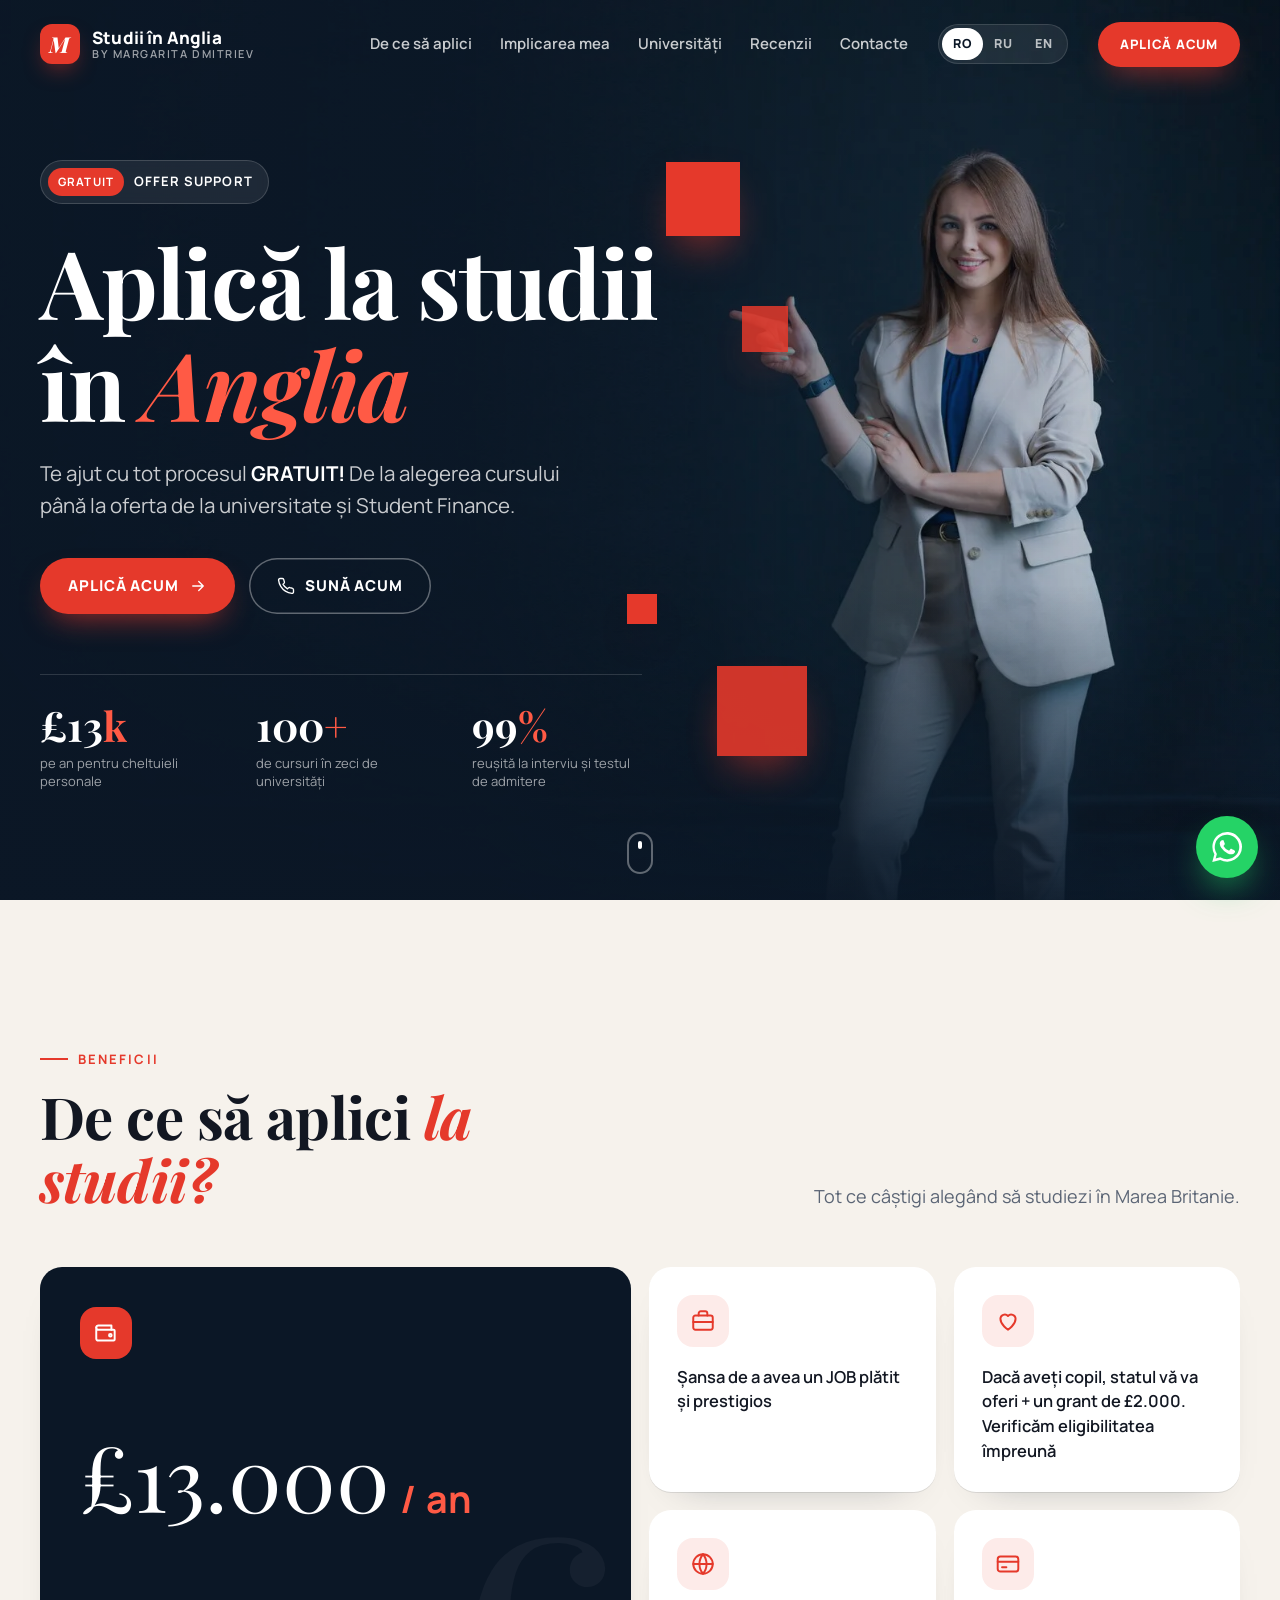
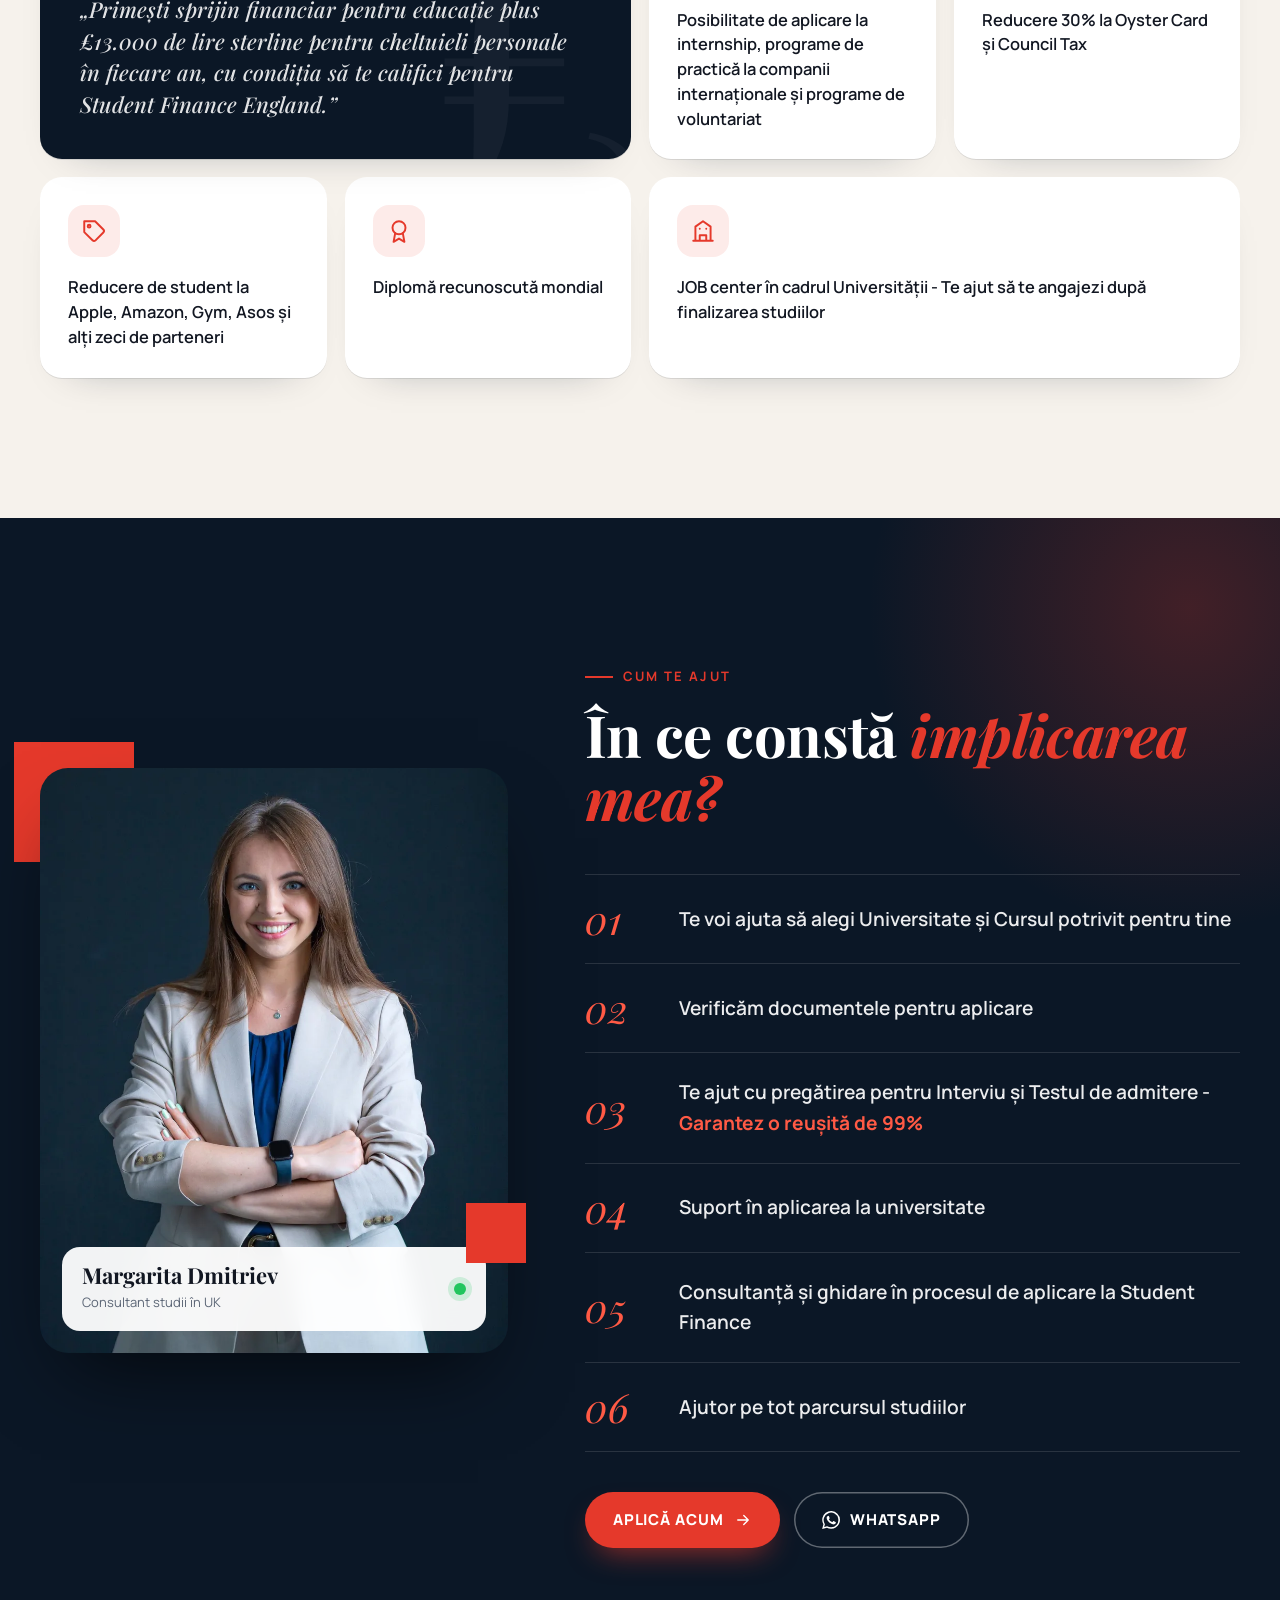
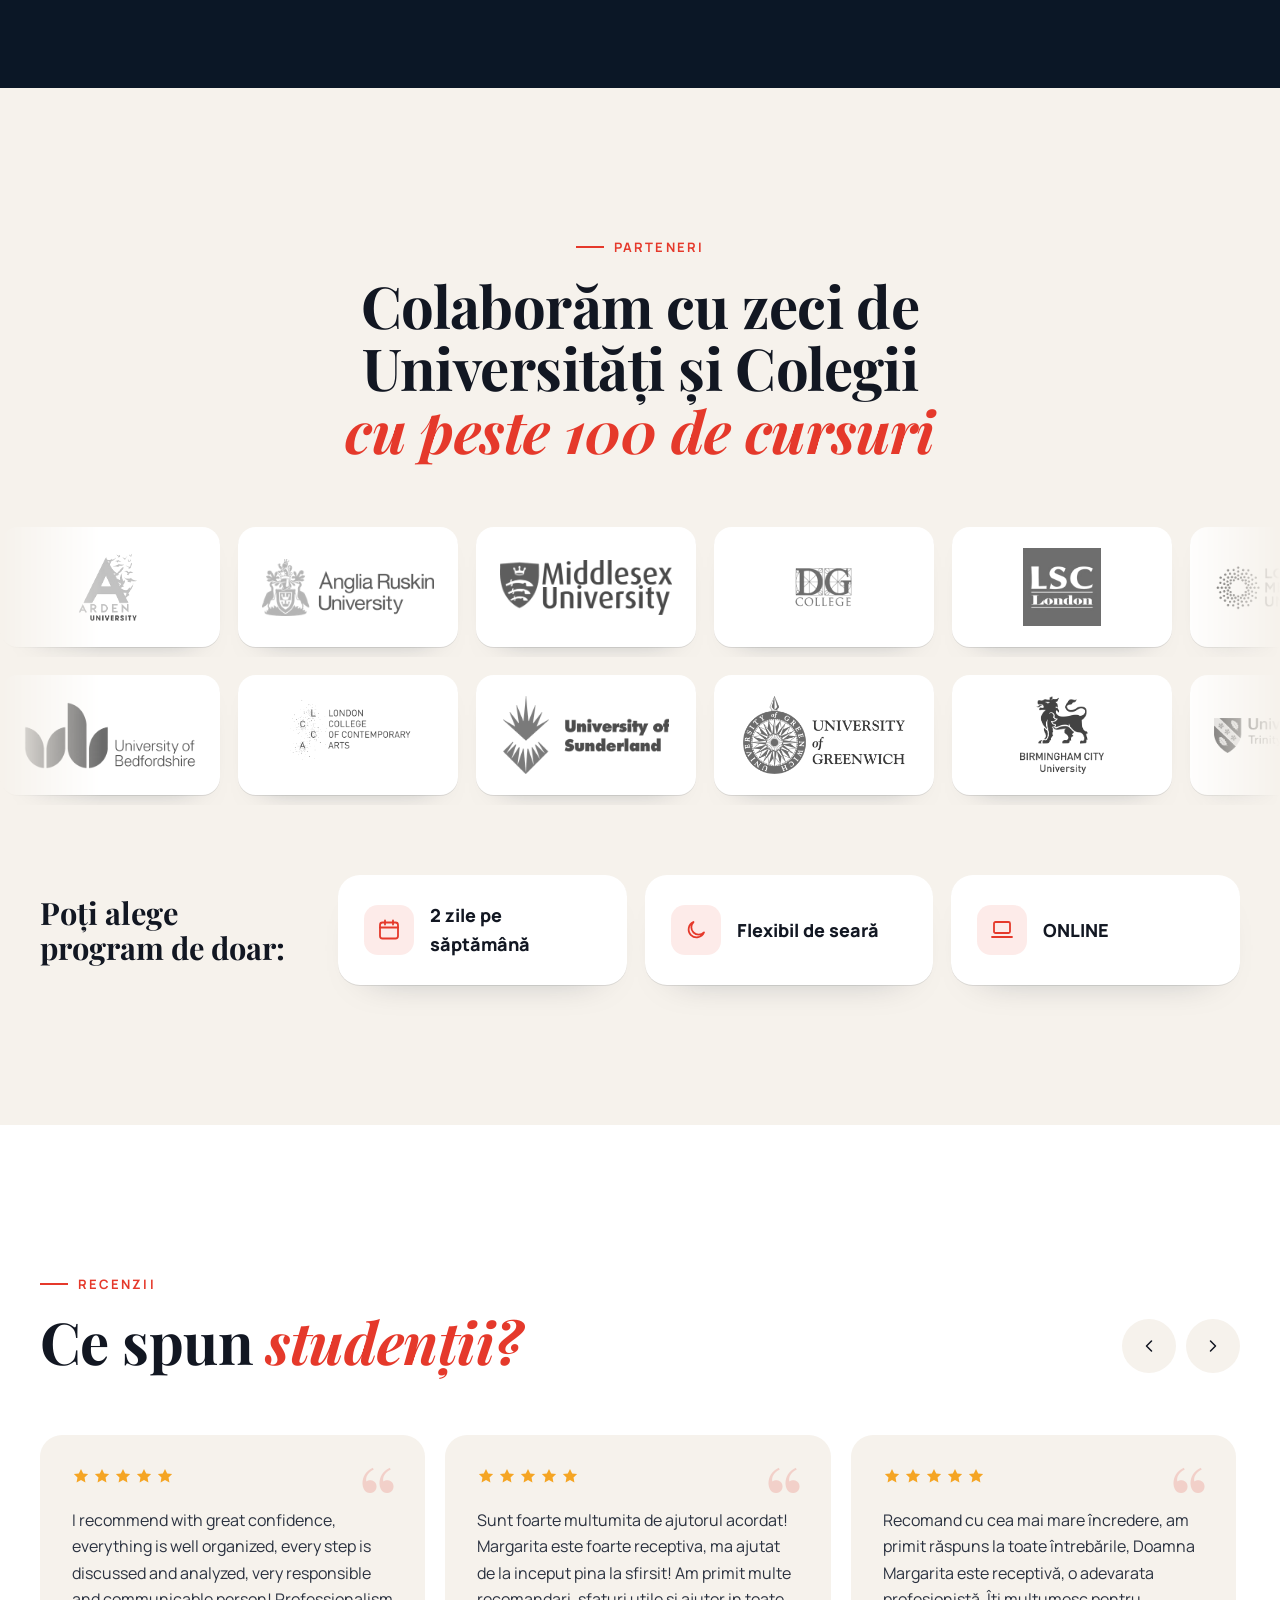
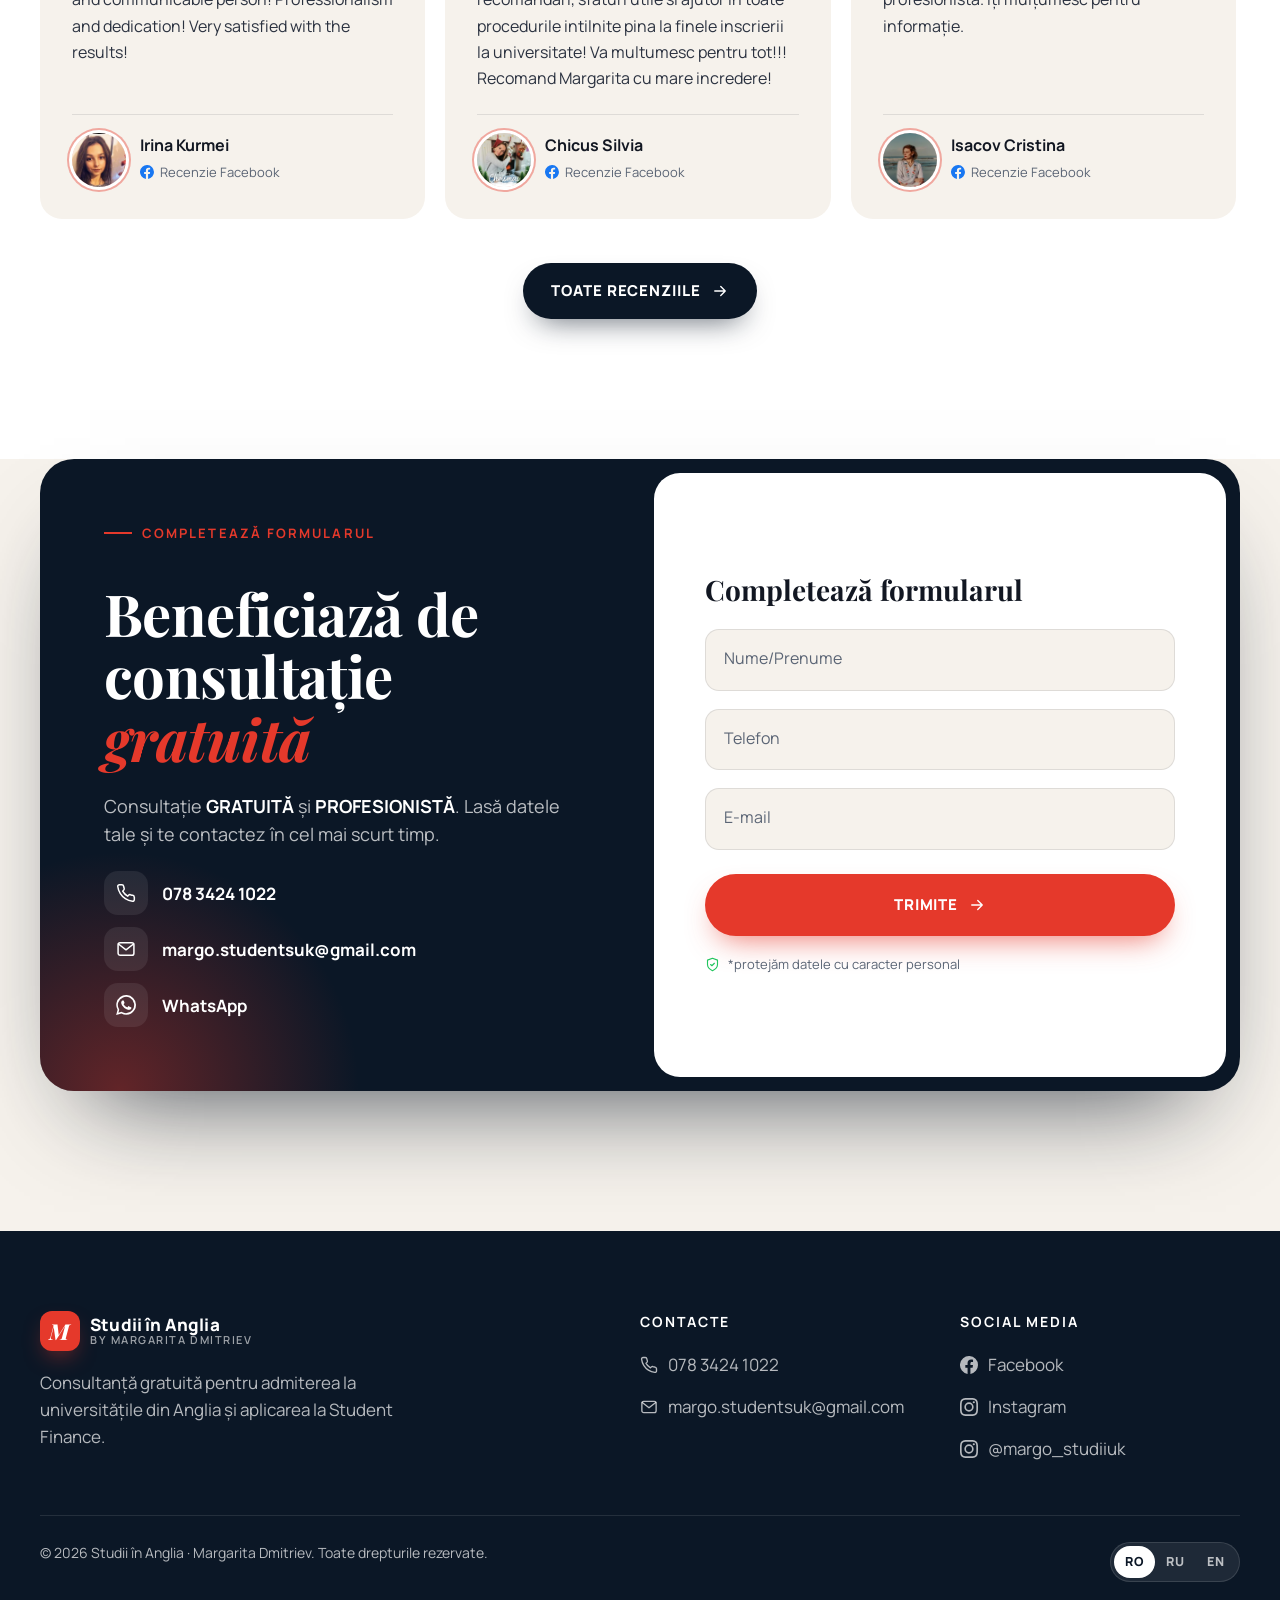
==== margo-study/index.html @ e41e14ca "Add trilingual (RO/RU/EN) Studii în Anglia landing page Rebuilds margo-study.tilda.ws/studii_in_angl" ====
<!DOCTYPE html>
<html lang="ro" class="no-js">
<head>
  <meta charset="utf-8">
  <meta name="viewport" content="width=device-width, initial-scale=1, viewport-fit=cover">
  <title>Studii finanțate în Anglia — Aplică acum | Margarita Dmitriev</title>
  <meta name="description" content="Aplică la studii în Anglia cu suport gratuit: alegerea universității, documente, interviu, Student Finance. Primești £13.000 pe an pentru cheltuieli personale.">
  <meta name="theme-color" content="#0b1726">
  <meta name="format-detection" content="telephone=no">
  <meta property="og:type" content="website">
  <meta property="og:title" content="Studii finanțate în Anglia — Aplică acum | Margarita Dmitriev">
  <meta property="og:description" content="Aplică la studii în Anglia cu suport gratuit: alegerea universității, documente, interviu, Student Finance. Primești £13.000 pe an pentru cheltuieli personale.">
  <meta property="og:image" content="/assets/img/og.jpg">
  <meta property="og:locale" content="ro_RO">
  <link rel="alternate" hreflang="ro" href="/">
  <link rel="alternate" hreflang="ru" href="/ru/">
  <link rel="alternate" hreflang="en" href="/en/">
  <link rel="alternate" hreflang="x-default" href="/">
  <link rel="icon" href="assets/favicon.svg" type="image/svg+xml">
  <link rel="preconnect" href="https://fonts.googleapis.com">
  <link rel="preconnect" href="https://fonts.gstatic.com" crossorigin>
  <link href="https://fonts.googleapis.com/css2?family=Manrope:wght@400;500;600;700;800&family=Playfair+Display:ital,wght@0,600;0,700;1,500;1,600;1,700&display=swap&subset=cyrillic" rel="stylesheet">
  <link rel="preload" as="image" href="assets/img/hero.webp">
  <link rel="stylesheet" href="assets/style.css">
</head>
<body>

<header class="header">
  <div class="container header__inner">
    <a class="logo" href="./" aria-label="Studii în Anglia">
      <span class="logo__mark">M</span>
      <span class="logo__text">Studii în Anglia<small>by Margarita Dmitriev</small></span>
    </a>
    <nav class="nav" aria-label="Meniu">
      <div class="nav__links"><a href="#beneficii">De ce să aplici</a><a href="#implicare">Implicarea mea</a><a href="#universitati">Universități</a><a href="#recenzii">Recenzii</a><a href="#contact">Contacte</a></div>
      <div class="lang"><a href="./" hreflang="ro" lang="ro" aria-current="true">RO</a><a href="ru/" hreflang="ru" lang="ru">RU</a><a href="en/" hreflang="en" lang="en">EN</a></div>
      <a class="btn" href="#contact">Aplică acum</a>
      <button class="burger" type="button" aria-label="Meniu" aria-expanded="false"><span></span></button>
    </nav>
  </div>
</header>

<main>
  <section class="hero">
    <div class="hero__bg" role="img" aria-label="Margarita Dmitriev"></div>
    <div class="hero__squares" aria-hidden="true"><i></i><i></i><i></i><i></i></div>
    <div class="container">
      <div class="hero__content">
        <span class="badge reveal"><b>Gratuit</b>Offer support</span>
        <h1 class="reveal" style="--d:.1s">Aplică la studii în <em>Anglia</em></h1>
        <p class="hero__lead reveal" style="--d:.2s">Te ajut cu tot procesul <strong>GRATUIT!</strong> De la alegerea cursului până la oferta de la universitate și Student Finance.</p>
        <div class="hero__actions reveal" style="--d:.3s">
          <a class="btn" href="#contact">Aplică acum <svg viewBox="0 0 24 24" fill="none" stroke="currentColor" stroke-width="1.8" stroke-linecap="round" stroke-linejoin="round" aria-hidden="true"><path d="M5 12h14M13 6l6 6-6 6"/></svg></a>
          <a class="btn btn--ghost" href="tel:+447834241022"><svg viewBox="0 0 24 24" fill="none" stroke="currentColor" stroke-width="1.8" stroke-linecap="round" stroke-linejoin="round" aria-hidden="true"><path d="M22 16.9v3a2 2 0 0 1-2.2 2 19.8 19.8 0 0 1-8.6-3.1 19.5 19.5 0 0 1-6-6A19.8 19.8 0 0 1 2.1 4.2 2 2 0 0 1 4.1 2h3a2 2 0 0 1 2 1.7c.1.9.4 1.8.7 2.7a2 2 0 0 1-.5 2.1L8 9.8a16 16 0 0 0 6 6l1.3-1.3a2 2 0 0 1 2.1-.4c.9.3 1.8.6 2.7.7a2 2 0 0 1 1.7 2z"/></svg> Sună acum</a>
        </div>
        <div class="stats reveal" style="--d:.4s"><div class="stat"><b>£13<span>k</span></b><small>pe an pentru cheltuieli personale</small></div><div class="stat"><b>100<span>+</span></b><small>de cursuri în zeci de universități</small></div><div class="stat"><b>99<span>%</span></b><small>reușită la interviu și testul de admitere</small></div></div>
      </div>
    </div>
    <a class="scroll-cue" href="#beneficii" aria-label="De ce să aplici"></a>
  </section>

  <section class="section" id="beneficii">
    <div class="container">
      <div class="section__head">
        <div class="reveal"><span class="eyebrow">Beneficii</span><h2 class="h2">De ce să aplici <em>la studii?</em></h2></div>
        <p class="reveal" style="--d:.1s">Tot ce câștigi alegând să studiezi în Marea Britanie.</p>
      </div>
      <div class="benefits">
        <article class="benefit benefit--feature reveal">
          <div class="benefit__icon"><svg viewBox="0 0 24 24" fill="none" stroke="currentColor" stroke-width="1.8" stroke-linecap="round" stroke-linejoin="round" aria-hidden="true"><path d="M3 7a2 2 0 0 1 2-2h12v4"/><path d="M3 7v10a2 2 0 0 0 2 2h14a1 1 0 0 0 1-1v-8a1 1 0 0 0-1-1H5a2 2 0 0 1-2-2z"/><circle cx="16" cy="14" r="1.2"/></svg></div>
          <div class="big">£13.000<span>/ an</span></div>
          <blockquote>„Primești sprijin financiar pentru educație plus £13.000 de lire sterline pentru cheltuieli personale în fiecare an, cu condiția să te califici pentru Student Finance England.”</blockquote>
        </article>
        <article class="benefit reveal" style="--d:0.00s"><div class="benefit__icon"><svg viewBox="0 0 24 24" fill="none" stroke="currentColor" stroke-width="1.8" stroke-linecap="round" stroke-linejoin="round" aria-hidden="true"><rect x="3" y="7" width="18" height="13" rx="2"/><path d="M8 7V5a2 2 0 0 1 2-2h4a2 2 0 0 1 2 2v2M3 13h18"/></svg></div><p>Șansa de a avea un JOB plătit și prestigios</p></article><article class="benefit reveal" style="--d:0.08s"><div class="benefit__icon"><svg viewBox="0 0 24 24" fill="none" stroke="currentColor" stroke-width="1.8" stroke-linecap="round" stroke-linejoin="round" aria-hidden="true"><path d="M12 20s-7-4.4-7-10a4 4 0 0 1 7-2.6A4 4 0 0 1 19 10c0 5.6-7 10-7 10z"/></svg></div><p>Dacă aveți copil, statul vă va oferi + un grant de £2.000. Verificăm eligibilitatea împreună</p></article><article class="benefit reveal" style="--d:0.16s"><div class="benefit__icon"><svg viewBox="0 0 24 24" fill="none" stroke="currentColor" stroke-width="1.8" stroke-linecap="round" stroke-linejoin="round" aria-hidden="true"><circle cx="12" cy="12" r="9"/><path d="M3 12h18M12 3a14 14 0 0 1 0 18M12 3a14 14 0 0 0 0 18"/></svg></div><p>Posibilitate de aplicare la internship, programe de practică la companii internaționale și programe de voluntariat</p></article><article class="benefit reveal" style="--d:0.24s"><div class="benefit__icon"><svg viewBox="0 0 24 24" fill="none" stroke="currentColor" stroke-width="1.8" stroke-linecap="round" stroke-linejoin="round" aria-hidden="true"><rect x="2.5" y="5" width="19" height="14" rx="2.5"/><path d="M2.5 10h19M6.5 15h4"/></svg></div><p>Reducere 30% la Oyster Card și Council Tax</p></article><article class="benefit reveal" style="--d:0.00s"><div class="benefit__icon"><svg viewBox="0 0 24 24" fill="none" stroke="currentColor" stroke-width="1.8" stroke-linecap="round" stroke-linejoin="round" aria-hidden="true"><path d="M20.6 13.4 13.4 20.6a2 2 0 0 1-2.8 0L3 13V3h10l7.6 7.6a2 2 0 0 1 0 2.8z"/><circle cx="7.5" cy="7.5" r="1.3"/></svg></div><p>Reducere de student la Apple, Amazon, Gym, Asos și alți zeci de parteneri</p></article><article class="benefit reveal" style="--d:0.08s"><div class="benefit__icon"><svg viewBox="0 0 24 24" fill="none" stroke="currentColor" stroke-width="1.8" stroke-linecap="round" stroke-linejoin="round" aria-hidden="true"><circle cx="12" cy="9" r="6"/><path d="M8.5 14 7 22l5-3 5 3-1.5-8"/></svg></div><p>Diplomă recunoscută mondial</p></article><article class="benefit reveal benefit--wide" style="--d:0.16s"><div class="benefit__icon"><svg viewBox="0 0 24 24" fill="none" stroke="currentColor" stroke-width="1.8" stroke-linecap="round" stroke-linejoin="round" aria-hidden="true"><path d="M3 21h18M5 21V8l7-5 7 5v13M9 21v-5h6v5M9 10h.01M15 10h.01"/></svg></div><p>JOB center în cadrul Universității - Te ajut să te angajezi după finalizarea studiilor</p></article>
      </div>
    </div>
  </section>

  <section class="section involve" id="implicare">
    <div class="container involve__grid">
      <div class="portrait reveal">
        <span class="portrait__sq portrait__sq--a" aria-hidden="true"></span>
        <div class="portrait__img">
          <img src="assets/img/margarita.webp" alt="Margarita Dmitriev" loading="lazy" width="900" height="1350">
          <div class="portrait__card">
            <div><b>Margarita Dmitriev</b><small>Consultant studii în UK</small></div>
            <span class="dot" title="Online acum"></span>
          </div>
        </div>
        <span class="portrait__sq portrait__sq--b" aria-hidden="true"></span>
      </div>
      <div>
        <div class="reveal"><span class="eyebrow">Cum te ajut</span><h2 class="h2">În ce constă <em>implicarea mea?</em></h2></div>
        <ol class="steps"><li class="step reveal" style="--d:0.00s"><p>Te voi ajuta să alegi Universitate și Cursul potrivit pentru tine</p></li><li class="step reveal" style="--d:0.06s"><p>Verificăm documentele pentru aplicare</p></li><li class="step reveal" style="--d:0.12s"><p>Te ajut cu pregătirea pentru Interviu și Testul de admitere - <strong>Garantez o reușită de 99%</strong></p></li><li class="step reveal" style="--d:0.18s"><p>Suport în aplicarea la universitate</p></li><li class="step reveal" style="--d:0.24s"><p>Consultanță și ghidare în procesul de aplicare la Student Finance</p></li><li class="step reveal" style="--d:0.30s"><p>Ajutor pe tot parcursul studiilor</p></li></ol>
        <div class="involve__cta reveal">
          <a class="btn" href="#contact">Aplică acum <svg viewBox="0 0 24 24" fill="none" stroke="currentColor" stroke-width="1.8" stroke-linecap="round" stroke-linejoin="round" aria-hidden="true"><path d="M5 12h14M13 6l6 6-6 6"/></svg></a>
          <a class="btn btn--ghost" href="https://wa.me/447834241022" target="_blank" rel="noopener"><svg viewBox="0 0 24 24" fill="currentColor" aria-hidden="true"><path d="M17.5 14.4c-.3-.1-1.8-.9-2-1s-.5-.1-.7.1-.8 1-.9 1.2-.3.2-.6.1a8.2 8.2 0 0 1-4-3.5c-.3-.5.3-.5.9-1.6.1-.2 0-.4 0-.5l-.9-2.2c-.2-.6-.5-.5-.7-.5h-.6a1.1 1.1 0 0 0-.8.4 3.4 3.4 0 0 0-1 2.5 5.9 5.9 0 0 0 1.2 3.1 13.5 13.5 0 0 0 5.2 4.6c1.9.8 2.7.9 3.6.7a3.1 3.1 0 0 0 2-1.4 2.5 2.5 0 0 0 .2-1.4c-.1-.1-.3-.2-.6-.3zM12 21.8a9.8 9.8 0 0 1-5-1.4l-.4-.2-3.7 1 1-3.6-.2-.4A9.8 9.8 0 1 1 12 21.8zM20.5 3.5A11.8 11.8 0 0 0 1.9 17.7L.2 24l6.4-1.7A11.8 11.8 0 0 0 24 12a11.7 11.7 0 0 0-3.5-8.5z"/></svg> WhatsApp</a>
        </div>
      </div>
    </div>
  </section>

  <section class="section" id="universitati">
    <div class="container unis__head reveal">
      <span class="eyebrow">Parteneri</span>
      <h2 class="h2">Colaborăm cu zeci de Universități și Colegii <em>cu peste 100 de cursuri</em></h2>
    </div>
    <div class="marquee"><div class="marquee__track"><div class="uni"><img src="assets/img/logo-arden.webp" alt="Arden University" decoding="async"></div><div class="uni"><img src="assets/img/logo-anglia-ruskin.webp" alt="Anglia Ruskin University" decoding="async"></div><div class="uni"><img src="assets/img/logo-middlesex.webp" alt="Middlesex University" decoding="async"></div><div class="uni"><img src="assets/img/logo-dg-college.webp" alt="DG College" decoding="async"></div><div class="uni"><img src="assets/img/logo-lsc-london.webp" alt="LSC London" decoding="async"></div><div class="uni"><img src="assets/img/logo-london-met.webp" alt="London Metropolitan University" decoding="async"></div><div class="uni" aria-hidden="true"><img src="assets/img/logo-arden.webp" alt="" decoding="async"></div><div class="uni" aria-hidden="true"><img src="assets/img/logo-anglia-ruskin.webp" alt="" decoding="async"></div><div class="uni" aria-hidden="true"><img src="assets/img/logo-middlesex.webp" alt="" decoding="async"></div><div class="uni" aria-hidden="true"><img src="assets/img/logo-dg-college.webp" alt="" decoding="async"></div><div class="uni" aria-hidden="true"><img src="assets/img/logo-lsc-london.webp" alt="" decoding="async"></div><div class="uni" aria-hidden="true"><img src="assets/img/logo-london-met.webp" alt="" decoding="async"></div></div></div>
    <div class="marquee marquee--rev"><div class="marquee__track"><div class="uni"><img src="assets/img/logo-bedfordshire.webp" alt="University of Bedfordshire" decoding="async"></div><div class="uni"><img src="assets/img/logo-lcca.webp" alt="London College of Contemporary Arts" decoding="async"></div><div class="uni"><img src="assets/img/logo-sunderland.webp" alt="University of Sunderland" decoding="async"></div><div class="uni"><img src="assets/img/logo-greenwich.webp" alt="University of Greenwich" decoding="async"></div><div class="uni"><img src="assets/img/logo-bcu.webp" alt="Birmingham City University" decoding="async"></div><div class="uni"><img src="assets/img/logo-uwtsd.webp" alt="University of Wales Trinity Saint David" decoding="async"></div><div class="uni" aria-hidden="true"><img src="assets/img/logo-bedfordshire.webp" alt="" decoding="async"></div><div class="uni" aria-hidden="true"><img src="assets/img/logo-lcca.webp" alt="" decoding="async"></div><div class="uni" aria-hidden="true"><img src="assets/img/logo-sunderland.webp" alt="" decoding="async"></div><div class="uni" aria-hidden="true"><img src="assets/img/logo-greenwich.webp" alt="" decoding="async"></div><div class="uni" aria-hidden="true"><img src="assets/img/logo-bcu.webp" alt="" decoding="async"></div><div class="uni" aria-hidden="true"><img src="assets/img/logo-uwtsd.webp" alt="" decoding="async"></div></div></div>
    <div class="container schedule">
      <div class="schedule__label reveal">Poți alege program de doar:</div>
      <div class="chip reveal" style="--d:0.00s"><span class="chip__icon"><svg viewBox="0 0 24 24" fill="none" stroke="currentColor" stroke-width="1.8" stroke-linecap="round" stroke-linejoin="round" aria-hidden="true"><rect x="3" y="4.5" width="18" height="16" rx="2.5"/><path d="M3 9.5h18M8 2.5v4M16 2.5v4"/></svg></span>2 zile pe săptămână</div><div class="chip reveal" style="--d:0.08s"><span class="chip__icon"><svg viewBox="0 0 24 24" fill="none" stroke="currentColor" stroke-width="1.8" stroke-linecap="round" stroke-linejoin="round" aria-hidden="true"><path d="M20 14.5A8 8 0 1 1 9.5 4a6.5 6.5 0 0 0 10.5 10.5z"/></svg></span>Flexibil de seară</div><div class="chip reveal" style="--d:0.16s"><span class="chip__icon"><svg viewBox="0 0 24 24" fill="none" stroke="currentColor" stroke-width="1.8" stroke-linecap="round" stroke-linejoin="round" aria-hidden="true"><rect x="4" y="4" width="16" height="11" rx="1.5"/><path d="M2 19h20"/></svg></span>ONLINE</div>
    </div>
  </section>

  <section class="section reviews" id="recenzii">
    <div class="container">
      <div class="section__head">
        <div class="reveal"><span class="eyebrow">Recenzii</span><h2 class="h2">Ce spun <em>studenții?</em></h2></div>
        <div class="reviews__nav reveal">
          <button class="round" type="button" data-slide="-1" aria-label="Înapoi"><svg viewBox="0 0 24 24" fill="none" stroke="currentColor" stroke-width="1.8" stroke-linecap="round" stroke-linejoin="round" aria-hidden="true"><path d="M15 6l-6 6 6 6"/></svg></button>
          <button class="round" type="button" data-slide="1" aria-label="Înainte"><svg viewBox="0 0 24 24" fill="none" stroke="currentColor" stroke-width="1.8" stroke-linecap="round" stroke-linejoin="round" aria-hidden="true"><path d="M9 6l6 6-6 6"/></svg></button>
        </div>
      </div>
      <div class="slider reveal"><article class="review"><span class="review__quote" aria-hidden="true">“</span><div class="stars" aria-label="5/5"><svg viewBox="0 0 24 24" fill="currentColor" aria-hidden="true"><path d="M12 2.5l2.9 6 6.6.9-4.8 4.6 1.2 6.5L12 17.4l-5.9 3.1 1.2-6.5L2.5 9.4l6.6-.9z"/></svg><svg viewBox="0 0 24 24" fill="currentColor" aria-hidden="true"><path d="M12 2.5l2.9 6 6.6.9-4.8 4.6 1.2 6.5L12 17.4l-5.9 3.1 1.2-6.5L2.5 9.4l6.6-.9z"/></svg><svg viewBox="0 0 24 24" fill="currentColor" aria-hidden="true"><path d="M12 2.5l2.9 6 6.6.9-4.8 4.6 1.2 6.5L12 17.4l-5.9 3.1 1.2-6.5L2.5 9.4l6.6-.9z"/></svg><svg viewBox="0 0 24 24" fill="currentColor" aria-hidden="true"><path d="M12 2.5l2.9 6 6.6.9-4.8 4.6 1.2 6.5L12 17.4l-5.9 3.1 1.2-6.5L2.5 9.4l6.6-.9z"/></svg><svg viewBox="0 0 24 24" fill="currentColor" aria-hidden="true"><path d="M12 2.5l2.9 6 6.6.9-4.8 4.6 1.2 6.5L12 17.4l-5.9 3.1 1.2-6.5L2.5 9.4l6.6-.9z"/></svg></div><p lang="en">I recommend with great confidence, everything is well organized, every step is discussed and analyzed, very responsible and communicable person! Professionalism and dedication! Very satisfied with the results!</p><div class="review__who"><img src="assets/img/r-irina.webp" alt="Irina Kurmei" width="54" height="54" decoding="async"><div><b><a href="https://www.facebook.com/irina.kurmei.1" target="_blank" rel="noopener">Irina Kurmei</a></b><small><svg viewBox="0 0 24 24" fill="currentColor" aria-hidden="true"><path d="M24 12a12 12 0 1 0-13.9 11.9v-8.4H7.1V12h3V9.4c0-3 1.8-4.7 4.6-4.7 1.3 0 2.7.2 2.7.2v3h-1.5c-1.5 0-2 .9-2 1.9V12h3.4l-.5 3.5h-2.9v8.4A12 12 0 0 0 24 12z"/></svg>Recenzie Facebook</small></div></div></article><article class="review"><span class="review__quote" aria-hidden="true">“</span><div class="stars" aria-label="5/5"><svg viewBox="0 0 24 24" fill="currentColor" aria-hidden="true"><path d="M12 2.5l2.9 6 6.6.9-4.8 4.6 1.2 6.5L12 17.4l-5.9 3.1 1.2-6.5L2.5 9.4l6.6-.9z"/></svg><svg viewBox="0 0 24 24" fill="currentColor" aria-hidden="true"><path d="M12 2.5l2.9 6 6.6.9-4.8 4.6 1.2 6.5L12 17.4l-5.9 3.1 1.2-6.5L2.5 9.4l6.6-.9z"/></svg><svg viewBox="0 0 24 24" fill="currentColor" aria-hidden="true"><path d="M12 2.5l2.9 6 6.6.9-4.8 4.6 1.2 6.5L12 17.4l-5.9 3.1 1.2-6.5L2.5 9.4l6.6-.9z"/></svg><svg viewBox="0 0 24 24" fill="currentColor" aria-hidden="true"><path d="M12 2.5l2.9 6 6.6.9-4.8 4.6 1.2 6.5L12 17.4l-5.9 3.1 1.2-6.5L2.5 9.4l6.6-.9z"/></svg><svg viewBox="0 0 24 24" fill="currentColor" aria-hidden="true"><path d="M12 2.5l2.9 6 6.6.9-4.8 4.6 1.2 6.5L12 17.4l-5.9 3.1 1.2-6.5L2.5 9.4l6.6-.9z"/></svg></div><p lang="ro">Sunt foarte multumita de ajutorul acordat! Margarita este foarte receptiva, ma ajutat de la inceput pina la sfirsit! Am primit multe recomandari, sfaturi utile si ajutor in toate procedurile intilnite pina la finele inscrierii la universitate! Va multumesc pentru tot!!! Recomand Margarita cu mare incredere!</p><div class="review__who"><img src="assets/img/r-silvia.webp" alt="Chicus Silvia" width="54" height="54" decoding="async"><div><b><a href="https://www.facebook.com/chicus.silvia" target="_blank" rel="noopener">Chicus Silvia</a></b><small><svg viewBox="0 0 24 24" fill="currentColor" aria-hidden="true"><path d="M24 12a12 12 0 1 0-13.9 11.9v-8.4H7.1V12h3V9.4c0-3 1.8-4.7 4.6-4.7 1.3 0 2.7.2 2.7.2v3h-1.5c-1.5 0-2 .9-2 1.9V12h3.4l-.5 3.5h-2.9v8.4A12 12 0 0 0 24 12z"/></svg>Recenzie Facebook</small></div></div></article><article class="review"><span class="review__quote" aria-hidden="true">“</span><div class="stars" aria-label="5/5"><svg viewBox="0 0 24 24" fill="currentColor" aria-hidden="true"><path d="M12 2.5l2.9 6 6.6.9-4.8 4.6 1.2 6.5L12 17.4l-5.9 3.1 1.2-6.5L2.5 9.4l6.6-.9z"/></svg><svg viewBox="0 0 24 24" fill="currentColor" aria-hidden="true"><path d="M12 2.5l2.9 6 6.6.9-4.8 4.6 1.2 6.5L12 17.4l-5.9 3.1 1.2-6.5L2.5 9.4l6.6-.9z"/></svg><svg viewBox="0 0 24 24" fill="currentColor" aria-hidden="true"><path d="M12 2.5l2.9 6 6.6.9-4.8 4.6 1.2 6.5L12 17.4l-5.9 3.1 1.2-6.5L2.5 9.4l6.6-.9z"/></svg><svg viewBox="0 0 24 24" fill="currentColor" aria-hidden="true"><path d="M12 2.5l2.9 6 6.6.9-4.8 4.6 1.2 6.5L12 17.4l-5.9 3.1 1.2-6.5L2.5 9.4l6.6-.9z"/></svg><svg viewBox="0 0 24 24" fill="currentColor" aria-hidden="true"><path d="M12 2.5l2.9 6 6.6.9-4.8 4.6 1.2 6.5L12 17.4l-5.9 3.1 1.2-6.5L2.5 9.4l6.6-.9z"/></svg></div><p lang="ro">Recomand cu cea mai mare încredere, am primit răspuns la toate întrebările, Doamna Margarita este receptivă, o adevarata profesionistă. Îți mulțumesc pentru informație.</p><div class="review__who"><img src="assets/img/r-cristina.webp" alt="Isacov Cristina" width="54" height="54" decoding="async"><div><b><a href="https://www.facebook.com/IsacovCristina" target="_blank" rel="noopener">Isacov Cristina</a></b><small><svg viewBox="0 0 24 24" fill="currentColor" aria-hidden="true"><path d="M24 12a12 12 0 1 0-13.9 11.9v-8.4H7.1V12h3V9.4c0-3 1.8-4.7 4.6-4.7 1.3 0 2.7.2 2.7.2v3h-1.5c-1.5 0-2 .9-2 1.9V12h3.4l-.5 3.5h-2.9v8.4A12 12 0 0 0 24 12z"/></svg>Recenzie Facebook</small></div></div></article><article class="review"><span class="review__quote" aria-hidden="true">“</span><div class="stars" aria-label="5/5"><svg viewBox="0 0 24 24" fill="currentColor" aria-hidden="true"><path d="M12 2.5l2.9 6 6.6.9-4.8 4.6 1.2 6.5L12 17.4l-5.9 3.1 1.2-6.5L2.5 9.4l6.6-.9z"/></svg><svg viewBox="0 0 24 24" fill="currentColor" aria-hidden="true"><path d="M12 2.5l2.9 6 6.6.9-4.8 4.6 1.2 6.5L12 17.4l-5.9 3.1 1.2-6.5L2.5 9.4l6.6-.9z"/></svg><svg viewBox="0 0 24 24" fill="currentColor" aria-hidden="true"><path d="M12 2.5l2.9 6 6.6.9-4.8 4.6 1.2 6.5L12 17.4l-5.9 3.1 1.2-6.5L2.5 9.4l6.6-.9z"/></svg><svg viewBox="0 0 24 24" fill="currentColor" aria-hidden="true"><path d="M12 2.5l2.9 6 6.6.9-4.8 4.6 1.2 6.5L12 17.4l-5.9 3.1 1.2-6.5L2.5 9.4l6.6-.9z"/></svg><svg viewBox="0 0 24 24" fill="currentColor" aria-hidden="true"><path d="M12 2.5l2.9 6 6.6.9-4.8 4.6 1.2 6.5L12 17.4l-5.9 3.1 1.2-6.5L2.5 9.4l6.6-.9z"/></svg></div><p lang="en">It offers quality services and receptivity at every stage. Continuous competence and transparency. Thoroughness in explaining and guiding. Thank you!!!</p><div class="review__who"><img src="assets/img/r-margarita.webp" alt="Margarita Belecciu" width="54" height="54" decoding="async"><div><b><a href="https://www.facebook.com/Margarita.Belecciu1993" target="_blank" rel="noopener">Margarita Belecciu</a></b><small><svg viewBox="0 0 24 24" fill="currentColor" aria-hidden="true"><path d="M24 12a12 12 0 1 0-13.9 11.9v-8.4H7.1V12h3V9.4c0-3 1.8-4.7 4.6-4.7 1.3 0 2.7.2 2.7.2v3h-1.5c-1.5 0-2 .9-2 1.9V12h3.4l-.5 3.5h-2.9v8.4A12 12 0 0 0 24 12z"/></svg>Recenzie Facebook</small></div></div></article><article class="review"><span class="review__quote" aria-hidden="true">“</span><div class="stars" aria-label="5/5"><svg viewBox="0 0 24 24" fill="currentColor" aria-hidden="true"><path d="M12 2.5l2.9 6 6.6.9-4.8 4.6 1.2 6.5L12 17.4l-5.9 3.1 1.2-6.5L2.5 9.4l6.6-.9z"/></svg><svg viewBox="0 0 24 24" fill="currentColor" aria-hidden="true"><path d="M12 2.5l2.9 6 6.6.9-4.8 4.6 1.2 6.5L12 17.4l-5.9 3.1 1.2-6.5L2.5 9.4l6.6-.9z"/></svg><svg viewBox="0 0 24 24" fill="currentColor" aria-hidden="true"><path d="M12 2.5l2.9 6 6.6.9-4.8 4.6 1.2 6.5L12 17.4l-5.9 3.1 1.2-6.5L2.5 9.4l6.6-.9z"/></svg><svg viewBox="0 0 24 24" fill="currentColor" aria-hidden="true"><path d="M12 2.5l2.9 6 6.6.9-4.8 4.6 1.2 6.5L12 17.4l-5.9 3.1 1.2-6.5L2.5 9.4l6.6-.9z"/></svg><svg viewBox="0 0 24 24" fill="currentColor" aria-hidden="true"><path d="M12 2.5l2.9 6 6.6.9-4.8 4.6 1.2 6.5L12 17.4l-5.9 3.1 1.2-6.5L2.5 9.4l6.6-.9z"/></svg></div><p lang="ro">Vreau sa aduc multumiri doamnei Margo pentru toata informatia acordata ce tin de studiile in UK mia explicat foarte bine totul receptiva ai cu o voua buna mult prietenoasa care mia dat multe sfaturi va sugerez cuare drag nu o sa regretati</p><div class="review__who"><img src="assets/img/r-valeria.webp" alt="Valeria Martin" width="54" height="54" decoding="async"><div><b><a href="https://www.facebook.com/valeria.martin.75873" target="_blank" rel="noopener">Valeria Martin</a></b><small><svg viewBox="0 0 24 24" fill="currentColor" aria-hidden="true"><path d="M24 12a12 12 0 1 0-13.9 11.9v-8.4H7.1V12h3V9.4c0-3 1.8-4.7 4.6-4.7 1.3 0 2.7.2 2.7.2v3h-1.5c-1.5 0-2 .9-2 1.9V12h3.4l-.5 3.5h-2.9v8.4A12 12 0 0 0 24 12z"/></svg>Recenzie Facebook</small></div></div></article></div>
      <div class="reviews__all"><a class="btn btn--dark" href="https://www.facebook.com/studiiinanglia/reviews/?ref=page_internal" target="_blank" rel="noopener">Toate recenziile <svg viewBox="0 0 24 24" fill="none" stroke="currentColor" stroke-width="1.8" stroke-linecap="round" stroke-linejoin="round" aria-hidden="true"><path d="M5 12h14M13 6l6 6-6 6"/></svg></a></div>
    </div>
  </section>

  <section class="cta" id="contact">
    <div class="container">
      <div class="cta__card reveal">
        <div class="cta__info">
          <span class="eyebrow">Completează formularul</span>
          <h2 class="h2">Beneficiază de consultație <em>gratuită</em></h2>
          <p>Consultație <strong>GRATUITĂ</strong> și <strong>PROFESIONISTĂ</strong>. Lasă datele tale și te contactez în cel mai scurt timp.</p>
          <div class="cta__contacts">
            <a href="tel:+447834241022"><span><svg viewBox="0 0 24 24" fill="none" stroke="currentColor" stroke-width="1.8" stroke-linecap="round" stroke-linejoin="round" aria-hidden="true"><path d="M22 16.9v3a2 2 0 0 1-2.2 2 19.8 19.8 0 0 1-8.6-3.1 19.5 19.5 0 0 1-6-6A19.8 19.8 0 0 1 2.1 4.2 2 2 0 0 1 4.1 2h3a2 2 0 0 1 2 1.7c.1.9.4 1.8.7 2.7a2 2 0 0 1-.5 2.1L8 9.8a16 16 0 0 0 6 6l1.3-1.3a2 2 0 0 1 2.1-.4c.9.3 1.8.6 2.7.7a2 2 0 0 1 1.7 2z"/></svg></span>078 3424 1022</a>
            <a href="mailto:margo.studentsuk@gmail.com"><span><svg viewBox="0 0 24 24" fill="none" stroke="currentColor" stroke-width="1.8" stroke-linecap="round" stroke-linejoin="round" aria-hidden="true"><rect x="2.5" y="4.5" width="19" height="15" rx="2.5"/><path d="m3 6 9 7 9-7"/></svg></span>margo.studentsuk@gmail.com</a>
            <a href="https://wa.me/447834241022" target="_blank" rel="noopener"><span><svg viewBox="0 0 24 24" fill="currentColor" aria-hidden="true"><path d="M17.5 14.4c-.3-.1-1.8-.9-2-1s-.5-.1-.7.1-.8 1-.9 1.2-.3.2-.6.1a8.2 8.2 0 0 1-4-3.5c-.3-.5.3-.5.9-1.6.1-.2 0-.4 0-.5l-.9-2.2c-.2-.6-.5-.5-.7-.5h-.6a1.1 1.1 0 0 0-.8.4 3.4 3.4 0 0 0-1 2.5 5.9 5.9 0 0 0 1.2 3.1 13.5 13.5 0 0 0 5.2 4.6c1.9.8 2.7.9 3.6.7a3.1 3.1 0 0 0 2-1.4 2.5 2.5 0 0 0 .2-1.4c-.1-.1-.3-.2-.6-.3zM12 21.8a9.8 9.8 0 0 1-5-1.4l-.4-.2-3.7 1 1-3.6-.2-.4A9.8 9.8 0 1 1 12 21.8zM20.5 3.5A11.8 11.8 0 0 0 1.9 17.7L.2 24l6.4-1.7A11.8 11.8 0 0 0 24 12a11.7 11.7 0 0 0-3.5-8.5z"/></svg></span>WhatsApp</a>
          </div>
        </div>
        <form class="form" novalidate data-wa="447834241022" data-msg="Bună ziua! Doresc o consultație gratuită pentru studii în Anglia."
              data-l-name="Nume/Prenume" data-l-phone="Telefon" data-l-email="E-mail">
          <h3>Completează formularul</h3>
          <div class="field"><input id="f-name" name="name" type="text" autocomplete="name" placeholder=" " required><label for="f-name">Nume/Prenume</label></div>
          <div class="field"><input id="f-phone" name="phone" type="tel" autocomplete="tel" placeholder=" " required><label for="f-phone">Telefon</label></div>
          <div class="field"><input id="f-email" name="email" type="email" autocomplete="email" placeholder=" " required><label for="f-email">E-mail</label></div>
          <button class="btn" type="submit">Trimite <svg viewBox="0 0 24 24" fill="none" stroke="currentColor" stroke-width="1.8" stroke-linecap="round" stroke-linejoin="round" aria-hidden="true"><path d="M5 12h14M13 6l6 6-6 6"/></svg></button>
          <p class="form__note"><svg viewBox="0 0 24 24" fill="none" stroke="currentColor" stroke-width="1.8" stroke-linecap="round" stroke-linejoin="round" aria-hidden="true"><path d="M12 22s8-4 8-10V5l-8-3-8 3v7c0 6 8 10 8 10z"/><path d="m9 12 2 2 4-4"/></svg>*protejăm datele cu caracter personal</p>
          <p class="form__ok" role="status">Mulțumim! Mesajul tău a fost pregătit în WhatsApp — apasă „Trimite” acolo.</p>
        </form>
      </div>
    </div>
  </section>
</main>

<footer class="footer">
  <div class="container">
    <div class="footer__grid">
      <div class="footer__brand">
        <a class="logo" href="./"><span class="logo__mark">M</span><span class="logo__text">Studii în Anglia<small>by Margarita Dmitriev</small></span></a>
        <p>Consultanță gratuită pentru admiterea la universitățile din Anglia și aplicarea la Student Finance.</p>
      </div>
      <div>
        <h4>Contacte</h4>
        <ul>
          <li><a href="tel:+447834241022"><svg viewBox="0 0 24 24" fill="none" stroke="currentColor" stroke-width="1.8" stroke-linecap="round" stroke-linejoin="round" aria-hidden="true"><path d="M22 16.9v3a2 2 0 0 1-2.2 2 19.8 19.8 0 0 1-8.6-3.1 19.5 19.5 0 0 1-6-6A19.8 19.8 0 0 1 2.1 4.2 2 2 0 0 1 4.1 2h3a2 2 0 0 1 2 1.7c.1.9.4 1.8.7 2.7a2 2 0 0 1-.5 2.1L8 9.8a16 16 0 0 0 6 6l1.3-1.3a2 2 0 0 1 2.1-.4c.9.3 1.8.6 2.7.7a2 2 0 0 1 1.7 2z"/></svg>078 3424 1022</a></li>
          <li><a href="mailto:margo.studentsuk@gmail.com"><svg viewBox="0 0 24 24" fill="none" stroke="currentColor" stroke-width="1.8" stroke-linecap="round" stroke-linejoin="round" aria-hidden="true"><rect x="2.5" y="4.5" width="19" height="15" rx="2.5"/><path d="m3 6 9 7 9-7"/></svg>margo.studentsuk@gmail.com</a></li>
        </ul>
      </div>
      <div>
        <h4>Social Media</h4>
        <ul>
          <li><a href="https://www.facebook.com/studiiinanglia" target="_blank" rel="noopener"><svg viewBox="0 0 24 24" fill="currentColor" aria-hidden="true"><path d="M24 12a12 12 0 1 0-13.9 11.9v-8.4H7.1V12h3V9.4c0-3 1.8-4.7 4.6-4.7 1.3 0 2.7.2 2.7.2v3h-1.5c-1.5 0-2 .9-2 1.9V12h3.4l-.5 3.5h-2.9v8.4A12 12 0 0 0 24 12z"/></svg>Facebook</a></li>
          <li><a href="https://www.instagram.com/margaritadmitriev/" target="_blank" rel="noopener"><svg viewBox="0 0 24 24" fill="currentColor" aria-hidden="true"><path d="M12 2.2c3.2 0 3.6 0 4.8.1 3.3.1 4.8 1.7 4.9 4.9.1 1.3.1 1.6.1 4.8s0 3.6-.1 4.8c-.1 3.2-1.7 4.8-4.9 4.9-1.3.1-1.6.1-4.8.1s-3.6 0-4.8-.1c-3.3-.1-4.8-1.7-4.9-4.9C2.2 15.6 2.2 15.2 2.2 12s0-3.6.1-4.8C2.4 3.9 4 2.4 7.2 2.3 8.4 2.2 8.8 2.2 12 2.2zM12 0C8.7 0 8.3 0 7.1.1 2.7.3.3 2.7.1 7.1 0 8.3 0 8.7 0 12s0 3.7.1 4.9c.2 4.4 2.6 6.8 7 7 1.2.1 1.6.1 4.9.1s3.7 0 4.9-.1c4.4-.2 6.8-2.6 7-7 .1-1.2.1-1.6.1-4.9s0-3.7-.1-4.9c-.2-4.4-2.6-6.8-7-7C15.7 0 15.3 0 12 0zm0 5.8a6.2 6.2 0 1 0 0 12.4 6.2 6.2 0 0 0 0-12.4zM12 16a4 4 0 1 1 0-8 4 4 0 0 1 0 8zm6.4-11.8a1.4 1.4 0 1 0 0 2.9 1.4 1.4 0 0 0 0-2.9z"/></svg>Instagram</a></li>
          <li><a href="https://www.instagram.com/margo_studiiuk/" target="_blank" rel="noopener"><svg viewBox="0 0 24 24" fill="currentColor" aria-hidden="true"><path d="M12 2.2c3.2 0 3.6 0 4.8.1 3.3.1 4.8 1.7 4.9 4.9.1 1.3.1 1.6.1 4.8s0 3.6-.1 4.8c-.1 3.2-1.7 4.8-4.9 4.9-1.3.1-1.6.1-4.8.1s-3.6 0-4.8-.1c-3.3-.1-4.8-1.7-4.9-4.9C2.2 15.6 2.2 15.2 2.2 12s0-3.6.1-4.8C2.4 3.9 4 2.4 7.2 2.3 8.4 2.2 8.8 2.2 12 2.2zM12 0C8.7 0 8.3 0 7.1.1 2.7.3.3 2.7.1 7.1 0 8.3 0 8.7 0 12s0 3.7.1 4.9c.2 4.4 2.6 6.8 7 7 1.2.1 1.6.1 4.9.1s3.7 0 4.9-.1c4.4-.2 6.8-2.6 7-7 .1-1.2.1-1.6.1-4.9s0-3.7-.1-4.9c-.2-4.4-2.6-6.8-7-7C15.7 0 15.3 0 12 0zm0 5.8a6.2 6.2 0 1 0 0 12.4 6.2 6.2 0 0 0 0-12.4zM12 16a4 4 0 1 1 0-8 4 4 0 0 1 0 8zm6.4-11.8a1.4 1.4 0 1 0 0 2.9 1.4 1.4 0 0 0 0-2.9z"/></svg>@margo_studiiuk</a></li>
        </ul>
      </div>
    </div>
    <div class="footer__bottom">
      <span>© <span data-year>2026</span> Studii în Anglia · Margarita Dmitriev. Toate drepturile rezervate.</span>
      <span class="lang"><a href="./" hreflang="ro" lang="ro" aria-current="true">RO</a><a href="ru/" hreflang="ru" lang="ru">RU</a><a href="en/" hreflang="en" lang="en">EN</a></span>
    </div>
  </div>
</footer>

<a class="fab" href="https://wa.me/447834241022" target="_blank" rel="noopener" aria-label="Scrie-ne pe WhatsApp"><svg viewBox="0 0 24 24" fill="currentColor" aria-hidden="true"><path d="M17.5 14.4c-.3-.1-1.8-.9-2-1s-.5-.1-.7.1-.8 1-.9 1.2-.3.2-.6.1a8.2 8.2 0 0 1-4-3.5c-.3-.5.3-.5.9-1.6.1-.2 0-.4 0-.5l-.9-2.2c-.2-.6-.5-.5-.7-.5h-.6a1.1 1.1 0 0 0-.8.4 3.4 3.4 0 0 0-1 2.5 5.9 5.9 0 0 0 1.2 3.1 13.5 13.5 0 0 0 5.2 4.6c1.9.8 2.7.9 3.6.7a3.1 3.1 0 0 0 2-1.4 2.5 2.5 0 0 0 .2-1.4c-.1-.1-.3-.2-.6-.3zM12 21.8a9.8 9.8 0 0 1-5-1.4l-.4-.2-3.7 1 1-3.6-.2-.4A9.8 9.8 0 1 1 12 21.8zM20.5 3.5A11.8 11.8 0 0 0 1.9 17.7L.2 24l6.4-1.7A11.8 11.8 0 0 0 24 12a11.7 11.7 0 0 0-3.5-8.5z"/></svg></a>

<script src="assets/main.js" defer></script>
</body>
</html>
---- margo-study/assets/style.css ----
:root {
  --navy: #0b1726;
  --navy-2: #12233a;
  --navy-3: #1b3150;
  --red: #e5392b;
  --red-2: #ff5a45;
  --cream: #f6f2ec;
  --paper: #ffffff;
  --ink: #121722;
  --muted: #5b6575;
  --line: rgba(18, 23, 34, .1);
  --radius: 22px;
  --shadow: 0 30px 60px -30px rgba(11, 23, 38, .35);
  --serif: "Playfair Display", Georgia, "Times New Roman", serif;
  --sans: "Manrope", system-ui, -apple-system, "Segoe UI", Roboto, sans-serif;
  --max: 1200px;
}

*, *::before, *::after { box-sizing: border-box; }
html { scroll-behavior: smooth; -webkit-text-size-adjust: 100%; }
body {
  margin: 0;
  font-family: var(--sans);
  font-size: 17px;
  line-height: 1.6;
  color: var(--ink);
  background: var(--cream);
  -webkit-font-smoothing: antialiased;
  overflow-x: hidden;
}
img { max-width: 100%; display: block; }
a { color: inherit; text-decoration: none; }
h1, h2, h3 { margin: 0; line-height: 1.08; }
p { margin: 0; }
button, input { font: inherit; }

.container { width: min(var(--max), calc(100% - 40px)); margin-inline: auto; }

.eyebrow {
  display: inline-flex; align-items: center; gap: 10px;
  font-size: 13px; font-weight: 700; letter-spacing: .16em; text-transform: uppercase;
  color: var(--red);
}
.eyebrow::before { content: ""; width: 28px; height: 2px; background: currentColor; }

.h2 {
  font-family: var(--serif);
  font-weight: 700;
  font-size: clamp(34px, 4.6vw, 58px);
  letter-spacing: -.01em;
  margin-top: 16px;
}
.h2 em { font-style: italic; color: var(--red); }

/* Buttons */
.btn {
  --bg: var(--red);
  display: inline-flex; align-items: center; justify-content: center; gap: 10px;
  padding: 16px 28px;
  border-radius: 999px;
  border: 0;
  background: var(--bg);
  color: #fff;
  font-weight: 800;
  font-size: 15px;
  letter-spacing: .06em;
  text-transform: uppercase;
  cursor: pointer;
  transition: transform .25s ease, box-shadow .25s ease, background .25s ease;
  box-shadow: 0 14px 30px -12px rgba(229, 57, 43, .7);
}
.btn:hover { transform: translateY(-2px); background: var(--red-2); box-shadow: 0 20px 40px -14px rgba(229, 57, 43, .8); }
.btn svg { width: 18px; height: 18px; transition: transform .25s ease; }
.btn:hover svg { transform: translateX(4px); }
.btn--ghost {
  background: transparent; color: #fff; box-shadow: inset 0 0 0 1.5px rgba(255,255,255,.35);
}
.btn--ghost:hover { background: rgba(255,255,255,.08); box-shadow: inset 0 0 0 1.5px #fff; }

/* Header */
.header {
  position: fixed; inset: 0 0 auto 0; z-index: 50;
  transition: background .3s ease, box-shadow .3s ease, padding .3s ease;
  padding: 22px 0;
}
.header.is-scrolled {
  background: rgba(11, 23, 38, .86);
  backdrop-filter: saturate(150%) blur(14px);
  -webkit-backdrop-filter: saturate(150%) blur(14px);
  box-shadow: 0 10px 30px -20px rgba(0,0,0,.6);
  padding: 12px 0;
}
.header__inner { display: flex; align-items: center; justify-content: space-between; gap: 24px; }
.logo { display: inline-flex; align-items: center; gap: 12px; color: #fff; font-weight: 800; letter-spacing: .01em; }
.logo__mark {
  width: 40px; height: 40px; border-radius: 12px; background: var(--red);
  display: grid; place-items: center; font-family: var(--serif); font-size: 22px; font-style: italic;
  box-shadow: 0 10px 24px -10px rgba(229,57,43,.9);
}
.logo__text { font-size: 17px; line-height: 1.1; }
.logo__text small { display: block; font-size: 11px; font-weight: 600; letter-spacing: .14em; text-transform: uppercase; opacity: .6; }

.nav { display: flex; align-items: center; gap: 30px; }
.nav__links { display: flex; gap: 28px; }
.nav__links a { color: rgba(255,255,255,.78); font-size: 15px; font-weight: 600; transition: color .2s; position: relative; }
.nav__links a::after { content: ""; position: absolute; left: 0; right: 100%; bottom: -6px; height: 2px; background: var(--red); transition: right .25s ease; }
.nav__links a:hover { color: #fff; }
.nav__links a:hover::after { right: 0; }

.lang { display: inline-flex; padding: 4px; border-radius: 999px; background: rgba(255,255,255,.08); box-shadow: inset 0 0 0 1px rgba(255,255,255,.12); }
.lang a { padding: 6px 11px; border-radius: 999px; font-size: 12.5px; font-weight: 800; letter-spacing: .08em; color: rgba(255,255,255,.7); transition: background .2s, color .2s; }
.lang a:hover { color: #fff; }
.lang a[aria-current="true"] { background: #fff; color: var(--navy); }

.header .btn { padding: 12px 22px; font-size: 13px; }

.burger { display: none; width: 46px; height: 46px; border-radius: 14px; border: 0; background: rgba(255,255,255,.1); cursor: pointer; position: relative; }
.burger span, .burger span::before, .burger span::after { position: absolute; left: 13px; width: 20px; height: 2px; background: #fff; border-radius: 2px; transition: transform .3s, opacity .3s; content: ""; }
.burger span { top: 22px; }
.burger span::before { top: -7px; left: 0; }
.burger span::after { top: 7px; left: 0; }
.nav-open .burger span { background: transparent; }
.nav-open .burger span::before { transform: translateY(7px) rotate(45deg); }
.nav-open .burger span::after { transform: translateY(-7px) rotate(-45deg); }

/* Hero */
.hero {
  position: relative;
  min-height: 100svh;
  display: flex; align-items: center;
  color: #fff;
  background: var(--navy);
  overflow: hidden;
  padding: 140px 0 90px;
  isolation: isolate;
}
.hero__bg {
  position: absolute; inset: 0; z-index: -2;
  background: url("img/hero.webp") 70% center / cover no-repeat;
  transform: scale(1.04);
  animation: heroZoom 14s ease-out forwards;
}
.hero::before {
  content: ""; position: absolute; inset: 0; z-index: -1;
  background:
    linear-gradient(90deg, rgba(11,23,38,.97) 0%, rgba(11,23,38,.88) 38%, rgba(11,23,38,.35) 70%, rgba(11,23,38,.15) 100%),
    linear-gradient(0deg, rgba(11,23,38,.9) 0%, rgba(11,23,38,0) 35%);
}
@keyframes heroZoom { to { transform: scale(1); } }

.hero__squares { position: absolute; inset: 0; z-index: -1; pointer-events: none; }
.hero__squares i {
  position: absolute; display: block; background: var(--red);
  box-shadow: 0 20px 40px -12px rgba(229,57,43,.6);
  animation: float 9s ease-in-out infinite;
}
.hero__squares i:nth-child(1) { width: 74px; height: 74px; top: 18%; left: 52%; }
.hero__squares i:nth-child(2) { width: 46px; height: 46px; top: 34%; left: 58%; animation-delay: -2s; opacity: .85; }
.hero__squares i:nth-child(3) { width: 30px; height: 30px; top: 66%; left: 49%; animation-delay: -4s; }
.hero__squares i:nth-child(4) { width: 90px; height: 90px; top: 74%; left: 56%; animation-delay: -6s; opacity: .9; }
@keyframes float { 0%, 100% { transform: translateY(0) rotate(0); } 50% { transform: translateY(-18px) rotate(6deg); } }

.hero__content { max-width: 680px; }
.badge {
  display: inline-flex; align-items: center; gap: 10px;
  padding: 8px 16px 8px 8px; border-radius: 999px;
  background: rgba(255,255,255,.08); box-shadow: inset 0 0 0 1px rgba(255,255,255,.16);
  font-size: 13px; font-weight: 700; letter-spacing: .08em; text-transform: uppercase;
  backdrop-filter: blur(6px);
}
.badge b { background: var(--red); padding: 5px 10px; border-radius: 999px; font-size: 11.5px; letter-spacing: .1em; }
.hero h1 {
  font-family: var(--serif);
  font-weight: 700;
  font-size: clamp(46px, 7.4vw, 96px);
  letter-spacing: -.02em;
  margin: 26px 0 22px;
}
.hero h1 em { font-style: italic; color: var(--red-2); display: inline-block; }
.hero__lead { font-size: clamp(18px, 1.6vw, 21px); color: rgba(255,255,255,.78); max-width: 540px; }
.hero__lead strong { color: #fff; }
.hero__actions { display: flex; flex-wrap: wrap; gap: 14px; margin-top: 36px; }

.stats { display: grid; grid-template-columns: repeat(3, auto); gap: 46px; margin-top: 60px; padding-top: 30px; border-top: 1px solid rgba(255,255,255,.14); width: fit-content; }
.stat b { display: block; font-family: var(--serif); font-size: clamp(30px, 3.2vw, 42px); line-height: 1; }
.stat b span { color: var(--red-2); }
.stat small { display: block; margin-top: 8px; font-size: 13px; color: rgba(255,255,255,.6); max-width: 170px; line-height: 1.4; }

.scroll-cue { position: absolute; left: 50%; bottom: 26px; transform: translateX(-50%); width: 26px; height: 42px; border-radius: 20px; box-shadow: inset 0 0 0 2px rgba(255,255,255,.35); }
.scroll-cue::after { content: ""; position: absolute; left: 50%; top: 9px; width: 4px; height: 8px; margin-left: -2px; border-radius: 4px; background: #fff; animation: cue 1.8s ease-in-out infinite; }
@keyframes cue { 0% { opacity: 0; transform: translateY(0); } 40% { opacity: 1; } 100% { opacity: 0; transform: translateY(14px); } }

/* Sections */
.section { padding: clamp(80px, 11vw, 140px) 0; position: relative; }
.section__head { display: grid; grid-template-columns: 1fr 1fr; gap: 40px; align-items: end; margin-bottom: 56px; }
.section__head p { color: var(--muted); font-size: 18px; max-width: 460px; justify-self: end; }

/* Benefits */
.benefits { display: grid; grid-template-columns: repeat(4, 1fr); gap: 18px; }
.benefit {
  background: var(--paper); border-radius: var(--radius); padding: 28px;
  box-shadow: 0 1px 0 var(--line), 0 18px 40px -32px rgba(11,23,38,.4);
  display: flex; flex-direction: column; gap: 18px;
  transition: transform .35s ease, box-shadow .35s ease;
}
.benefit:hover { transform: translateY(-6px); box-shadow: var(--shadow); }
.benefit__icon {
  width: 52px; height: 52px; border-radius: 16px; display: grid; place-items: center;
  background: rgba(229,57,43,.1); color: var(--red);
}
.benefit__icon svg { width: 26px; height: 26px; }
.benefit p { font-weight: 600; font-size: 16.5px; line-height: 1.5; }
.benefit--feature {
  grid-column: span 2; grid-row: span 2;
  background: var(--navy); color: #fff; padding: 40px;
  justify-content: space-between; position: relative; overflow: hidden;
}
.benefit--feature::after {
  content: "£"; position: absolute; right: -20px; bottom: -90px;
  font-family: var(--serif); font-size: 380px; line-height: 1; color: rgba(255,255,255,.04);
}
.benefit--feature .benefit__icon { background: var(--red); color: #fff; }
.benefit--feature .big { font-family: var(--serif); font-size: clamp(56px, 7vw, 92px); line-height: 1; color: #fff; }
.benefit--feature .big span { color: var(--red-2); font-size: .42em; font-family: var(--sans); font-weight: 700; margin-left: 10px; letter-spacing: .02em; white-space: nowrap; }
.benefit--feature blockquote { margin: 0; font-family: var(--serif); font-style: italic; font-size: clamp(19px, 1.7vw, 23px); line-height: 1.45; color: rgba(255,255,255,.88); font-weight: 500; position: relative; z-index: 1; }
.benefit--wide { grid-column: span 2; }

/* Involvement */
.involve { background: var(--navy); color: #fff; overflow: hidden; }
.involve::before {
  content: ""; position: absolute; width: 700px; height: 700px; right: -260px; top: -260px;
  background: radial-gradient(circle, rgba(229,57,43,.25), transparent 65%);
}
.involve__grid { display: grid; grid-template-columns: 5fr 7fr; gap: clamp(40px, 6vw, 90px); align-items: start; position: relative; }
.portrait { position: sticky; top: 110px; }
.portrait__img {
  border-radius: 28px; overflow: hidden; aspect-ratio: 4 / 5; position: relative;
  box-shadow: 0 40px 80px -30px rgba(0,0,0,.7);
}
.portrait__img img { width: 100%; height: 100%; object-fit: cover; object-position: center 20%; transition: transform 1.2s ease; }
.portrait:hover .portrait__img img { transform: scale(1.04); }
.portrait__sq { position: absolute; background: var(--red); z-index: -1; }
.portrait__sq--a { width: 120px; height: 120px; left: -26px; top: -26px; }
.portrait__sq--b { width: 60px; height: 60px; right: -18px; bottom: 90px; z-index: 2; }
.portrait__card {
  position: absolute; left: 22px; right: 22px; bottom: 22px;
  background: rgba(255,255,255,.95); color: var(--ink);
  border-radius: 18px; padding: 16px 20px; display: flex; align-items: center; justify-content: space-between; gap: 12px;
  backdrop-filter: blur(10px);
}
.portrait__card b { font-family: var(--serif); font-size: 22px; display: block; line-height: 1.1; }
.portrait__card small { color: var(--muted); font-size: 13px; }
.portrait__card .dot { width: 12px; height: 12px; border-radius: 50%; background: #22c55e; box-shadow: 0 0 0 6px rgba(34,197,94,.18); flex: none; }

.involve .h2 { color: #fff; }
.steps { list-style: none; margin: 46px 0 0; padding: 0; counter-reset: step; }
.step {
  counter-increment: step;
  display: grid; grid-template-columns: 74px 1fr; gap: 20px; align-items: center;
  padding: 24px 0; border-top: 1px solid rgba(255,255,255,.12);
  transition: padding-left .3s ease;
}
.step:last-child { border-bottom: 1px solid rgba(255,255,255,.12); }
.step::before {
  content: counter(step, decimal-leading-zero);
  font-family: var(--serif); font-style: italic; font-size: 40px; color: var(--red-2); line-height: 1;
}
.step:hover { padding-left: 10px; }
.step p { font-size: clamp(17px, 1.5vw, 20px); font-weight: 600; color: rgba(255,255,255,.92); }
.step p strong { color: var(--red-2); white-space: nowrap; }
.involve__cta { margin-top: 40px; display: flex; flex-wrap: wrap; gap: 14px; }

/* Universities */
.unis__head { text-align: center; max-width: 820px; margin: 0 auto 56px; }
.unis__head .eyebrow { justify-content: center; }
.unis__head .h2 em { display: block; }

.marquee { position: relative; overflow: hidden; padding: 10px 0; mask-image: linear-gradient(90deg, transparent, #000 8%, #000 92%, transparent); -webkit-mask-image: linear-gradient(90deg, transparent, #000 8%, #000 92%, transparent); }
.marquee__track { display: flex; gap: 18px; width: max-content; animation: marquee 40s linear infinite; }
.marquee:hover .marquee__track { animation-play-state: paused; }
.marquee--rev .marquee__track { animation-direction: reverse; animation-duration: 46s; }
.marquee + .marquee { margin-top: 8px; }
@keyframes marquee { to { transform: translateX(-50%); } }
.uni {
  flex: none; width: 220px; height: 120px; border-radius: 18px; background: #fff;
  display: grid; place-items: center; padding: 18px 24px;
  box-shadow: 0 1px 0 var(--line), 0 14px 30px -26px rgba(11,23,38,.5);
}
.uni img { max-height: 78px; width: auto; object-fit: contain; filter: grayscale(1) contrast(1.05); opacity: .78; transition: filter .3s, opacity .3s; }
.uni:hover img { filter: none; opacity: 1; }

.schedule { margin-top: 70px; display: grid; grid-template-columns: auto repeat(3, 1fr); gap: 18px; align-items: stretch; }
.schedule__label { display: flex; align-items: center; font-family: var(--serif); font-size: clamp(24px, 2.4vw, 32px); font-weight: 700; padding-right: 20px; max-width: 280px; line-height: 1.15; }
.chip {
  border-radius: var(--radius); padding: 26px 26px; display: flex; align-items: center; gap: 16px;
  background: #fff; box-shadow: 0 1px 0 var(--line), 0 18px 40px -32px rgba(11,23,38,.4);
  font-weight: 800; font-size: 18px; transition: transform .3s, background .3s, color .3s;
}
.chip:hover { transform: translateY(-4px); background: var(--red); color: #fff; }
.chip:hover .chip__icon { background: rgba(255,255,255,.2); color: #fff; }
.chip__icon { width: 50px; height: 50px; border-radius: 14px; display: grid; place-items: center; background: rgba(229,57,43,.1); color: var(--red); flex: none; transition: background .3s, color .3s; }
.chip__icon svg { width: 24px; height: 24px; }

/* Reviews */
.reviews { background: var(--paper); }
.reviews__nav { display: flex; gap: 10px; justify-self: end; align-items: center; }
.round {
  width: 54px; height: 54px; border-radius: 50%; border: 0; cursor: pointer;
  background: var(--cream); color: var(--ink); display: grid; place-items: center; transition: background .2s, color .2s;
}
.round:hover { background: var(--navy); color: #fff; }
.round svg { width: 20px; height: 20px; }
.slider {
  display: grid; grid-auto-flow: column; grid-auto-columns: calc((100% - 40px) / 3); gap: 20px;
  overflow-x: auto; scroll-snap-type: x mandatory; scrollbar-width: none; padding: 6px 2px 30px;
}
.slider::-webkit-scrollbar { display: none; }
.review {
  scroll-snap-align: start; background: var(--cream); border-radius: var(--radius); padding: 32px;
  display: flex; flex-direction: column; gap: 22px; position: relative;
  transition: transform .3s, box-shadow .3s;
}
.review:hover { transform: translateY(-4px); box-shadow: var(--shadow); }
.review__quote { position: absolute; right: 26px; top: 14px; font-family: var(--serif); font-size: 100px; line-height: 1; color: rgba(229,57,43,.18); }
.stars { display: flex; gap: 3px; color: #f5a524; }
.stars svg { width: 18px; height: 18px; }
.review p { font-size: 16px; line-height: 1.65; color: #2b3240; flex: 1; }
.review__who { display: flex; align-items: center; gap: 14px; padding-top: 18px; border-top: 1px solid var(--line); }
.review__who img { width: 54px; height: 54px; border-radius: 50%; object-fit: cover; box-shadow: 0 0 0 3px #fff, 0 0 0 5px rgba(229,57,43,.4); }
.review__who b { display: block; font-size: 16px; }
.review__who small { color: var(--muted); font-size: 13px; display: inline-flex; align-items: center; gap: 6px; }
.review__who small svg { width: 14px; height: 14px; color: #1877f2; }
.reviews__all { margin-top: 14px; text-align: center; }
.btn--dark { --bg: var(--navy); background: var(--navy); box-shadow: 0 14px 30px -14px rgba(11,23,38,.7); }
.btn--dark:hover { background: var(--navy-3); box-shadow: 0 20px 40px -16px rgba(11,23,38,.7); }

/* Form */
.cta { padding-bottom: clamp(80px, 11vw, 140px); }
.cta__card {
  background: var(--navy); color: #fff; border-radius: 34px; overflow: hidden;
  display: grid; grid-template-columns: 1fr 1fr; position: relative; isolation: isolate;
  box-shadow: 0 50px 100px -50px rgba(11,23,38,.8);
}
.cta__card::before {
  content: ""; position: absolute; width: 520px; height: 520px; left: -180px; bottom: -260px; z-index: -1;
  background: radial-gradient(circle, rgba(229,57,43,.4), transparent 65%);
}
.cta__info { padding: clamp(36px, 5vw, 70px); display: flex; flex-direction: column; gap: 22px; }
.cta__info .h2 { color: #fff; }
.cta__info p { color: rgba(255,255,255,.72); font-size: 18px; }
.cta__info p strong { color: #fff; }
.cta__contacts { display: grid; gap: 12px; margin-top: auto; }
.cta__contacts a { display: inline-flex; align-items: center; gap: 14px; font-weight: 700; font-size: 17px; width: fit-content; transition: color .2s; }
.cta__contacts a:hover { color: var(--red-2); }
.cta__contacts span { width: 44px; height: 44px; border-radius: 14px; display: grid; place-items: center; background: rgba(255,255,255,.08); }
.cta__contacts svg { width: 20px; height: 20px; }

.form { justify-content: center; background: #fff; color: var(--ink); margin: 14px; border-radius: 26px; padding: clamp(28px, 4vw, 52px); display: flex; flex-direction: column; gap: 18px; }
.form h3 { font-family: var(--serif); font-size: 28px; margin-bottom: 6px; }
.field { position: relative; }
.field input {
  width: 100%; padding: 24px 18px 10px; border-radius: 14px; border: 1.5px solid var(--line); background: var(--cream);
  font-size: 16px; color: var(--ink); outline: none; transition: border-color .2s, background .2s, box-shadow .2s;
}
.field label { position: absolute; left: 19px; top: 17px; color: var(--muted); font-size: 16px; pointer-events: none; transition: all .2s ease; }
.field input:focus { border-color: var(--red); background: #fff; box-shadow: 0 0 0 4px rgba(229,57,43,.12); }
.field input:focus + label, .field input:not(:placeholder-shown) + label { top: 7px; font-size: 11.5px; font-weight: 700; letter-spacing: .08em; text-transform: uppercase; color: var(--red); }
.form .btn { width: 100%; margin-top: 6px; padding: 19px; }
.form__note { font-size: 13px; color: var(--muted); display: flex; align-items: center; gap: 8px; }
.form__note svg { width: 15px; height: 15px; color: #22c55e; flex: none; }
.form__ok { display: none; padding: 14px 16px; border-radius: 14px; background: rgba(34,197,94,.12); color: #15803d; font-weight: 700; font-size: 15px; }
.form.is-sent .form__ok { display: block; }

/* Footer */
.footer { background: var(--navy); color: rgba(255,255,255,.7); padding: 80px 0 30px; }
.footer__grid { display: grid; grid-template-columns: 2fr 1fr 1fr; gap: 40px; padding-bottom: 50px; border-bottom: 1px solid rgba(255,255,255,.1); }
.footer h4 { margin: 0 0 18px; color: #fff; font-size: 14px; letter-spacing: .14em; text-transform: uppercase; }
.footer__brand p { margin-top: 18px; max-width: 360px; }
.footer ul { list-style: none; padding: 0; margin: 0; display: grid; gap: 12px; }
.footer a { transition: color .2s; display: inline-flex; align-items: center; gap: 10px; }
.footer a:hover { color: #fff; }
.footer a svg { width: 18px; height: 18px; }
.footer__bottom { display: flex; justify-content: space-between; flex-wrap: wrap; gap: 14px; padding-top: 26px; font-size: 14px; }

/* Floating contact */
.fab {
  position: fixed; right: 22px; bottom: 22px; z-index: 40;
  width: 62px; height: 62px; border-radius: 50%; background: #25d366; color: #fff;
  display: grid; place-items: center; box-shadow: 0 16px 34px -10px rgba(37,211,102,.7);
  transition: transform .25s;
}
.fab:hover { transform: scale(1.08); }
.fab svg { width: 30px; height: 30px; }
.fab::after { content: ""; position: absolute; inset: 0; border-radius: 50%; box-shadow: 0 0 0 0 rgba(37,211,102,.6); animation: pulse 2.4s infinite; }
@keyframes pulse { 70% { box-shadow: 0 0 0 18px rgba(37,211,102,0); } 100% { box-shadow: 0 0 0 0 rgba(37,211,102,0); } }

/* Reveal */
.reveal { opacity: 0; transform: translateY(28px); transition: opacity .9s cubic-bezier(.2,.7,.2,1), transform .9s cubic-bezier(.2,.7,.2,1); transition-delay: var(--d, 0s); }
.reveal.is-in { opacity: 1; transform: none; }
.no-js .reveal { opacity: 1; transform: none; }

/* Responsive */
@media (max-width: 1080px) {
  .benefits { grid-template-columns: repeat(2, 1fr); }
  .benefit--feature { grid-row: auto; }
  .slider { grid-auto-columns: calc((100% - 20px) / 2); }
  .schedule { grid-template-columns: repeat(3, 1fr); }
  .schedule__label { grid-column: 1 / -1; max-width: none; padding: 0 0 6px; }
}
@media (max-width: 900px) {
  .nav__links, .header .nav > .btn { display: none; }
  .burger { display: block; }
  .nav-open .nav__links {
    display: flex; flex-direction: column; position: fixed; inset: 0; z-index: -1;
    background: var(--navy); padding: 120px 30px 40px; gap: 6px;
  }
  .nav-open .nav__links a { font-family: var(--serif); font-size: 36px; color: #fff; padding: 8px 0; }
  .nav-open .nav__links a::after { display: none; }
  .section__head { grid-template-columns: 1fr; gap: 18px; }
  .section__head p { justify-self: start; }
  .involve__grid { grid-template-columns: 1fr; }
  .portrait { position: relative; top: 0; max-width: 460px; }
  .cta__card { grid-template-columns: 1fr; }
  .footer__grid { grid-template-columns: 1fr 1fr; }
  .footer__brand { grid-column: 1 / -1; }
  .hero::before { background: linear-gradient(0deg, rgba(11,23,38,.98) 0%, rgba(11,23,38,.85) 45%, rgba(11,23,38,.45) 100%); }
  .hero__squares i:nth-child(1), .hero__squares i:nth-child(2) { left: 78%; }
  .hero__squares i:nth-child(3), .hero__squares i:nth-child(4) { display: none; }
}
@media (max-width: 640px) {
  body { font-size: 16px; }
  .hero { padding: 120px 0 80px; align-items: flex-end; }
  .hero__bg { background-position: 74% top; }
  .hero__squares { display: none; }
  .hero__actions .btn { flex: 1 1 auto; }
  .stats { grid-template-columns: repeat(3, 1fr); gap: 16px; width: 100%; }
  .stat small { font-size: 12px; }
  .benefits { grid-template-columns: 1fr; }
  .benefit--feature, .benefit--wide { grid-column: auto; }
  .benefit--feature { padding: 30px; }
  .slider { grid-auto-columns: 86%; }
  .schedule { grid-template-columns: 1fr; }
  .step { grid-template-columns: 56px 1fr; }
  .step::before { font-size: 32px; }
  .uni { width: 170px; height: 100px; }
  .footer__grid { grid-template-columns: 1fr; }
  .logo__text small { display: none; }
  .lang a { padding: 6px 8px; }
  .scroll-cue { display: none; }
}

@media (prefers-reduced-motion: reduce) {
  *, *::before, *::after { animation: none !important; transition: none !important; scroll-behavior: auto !important; }
  .reveal { opacity: 1; transform: none; }
}
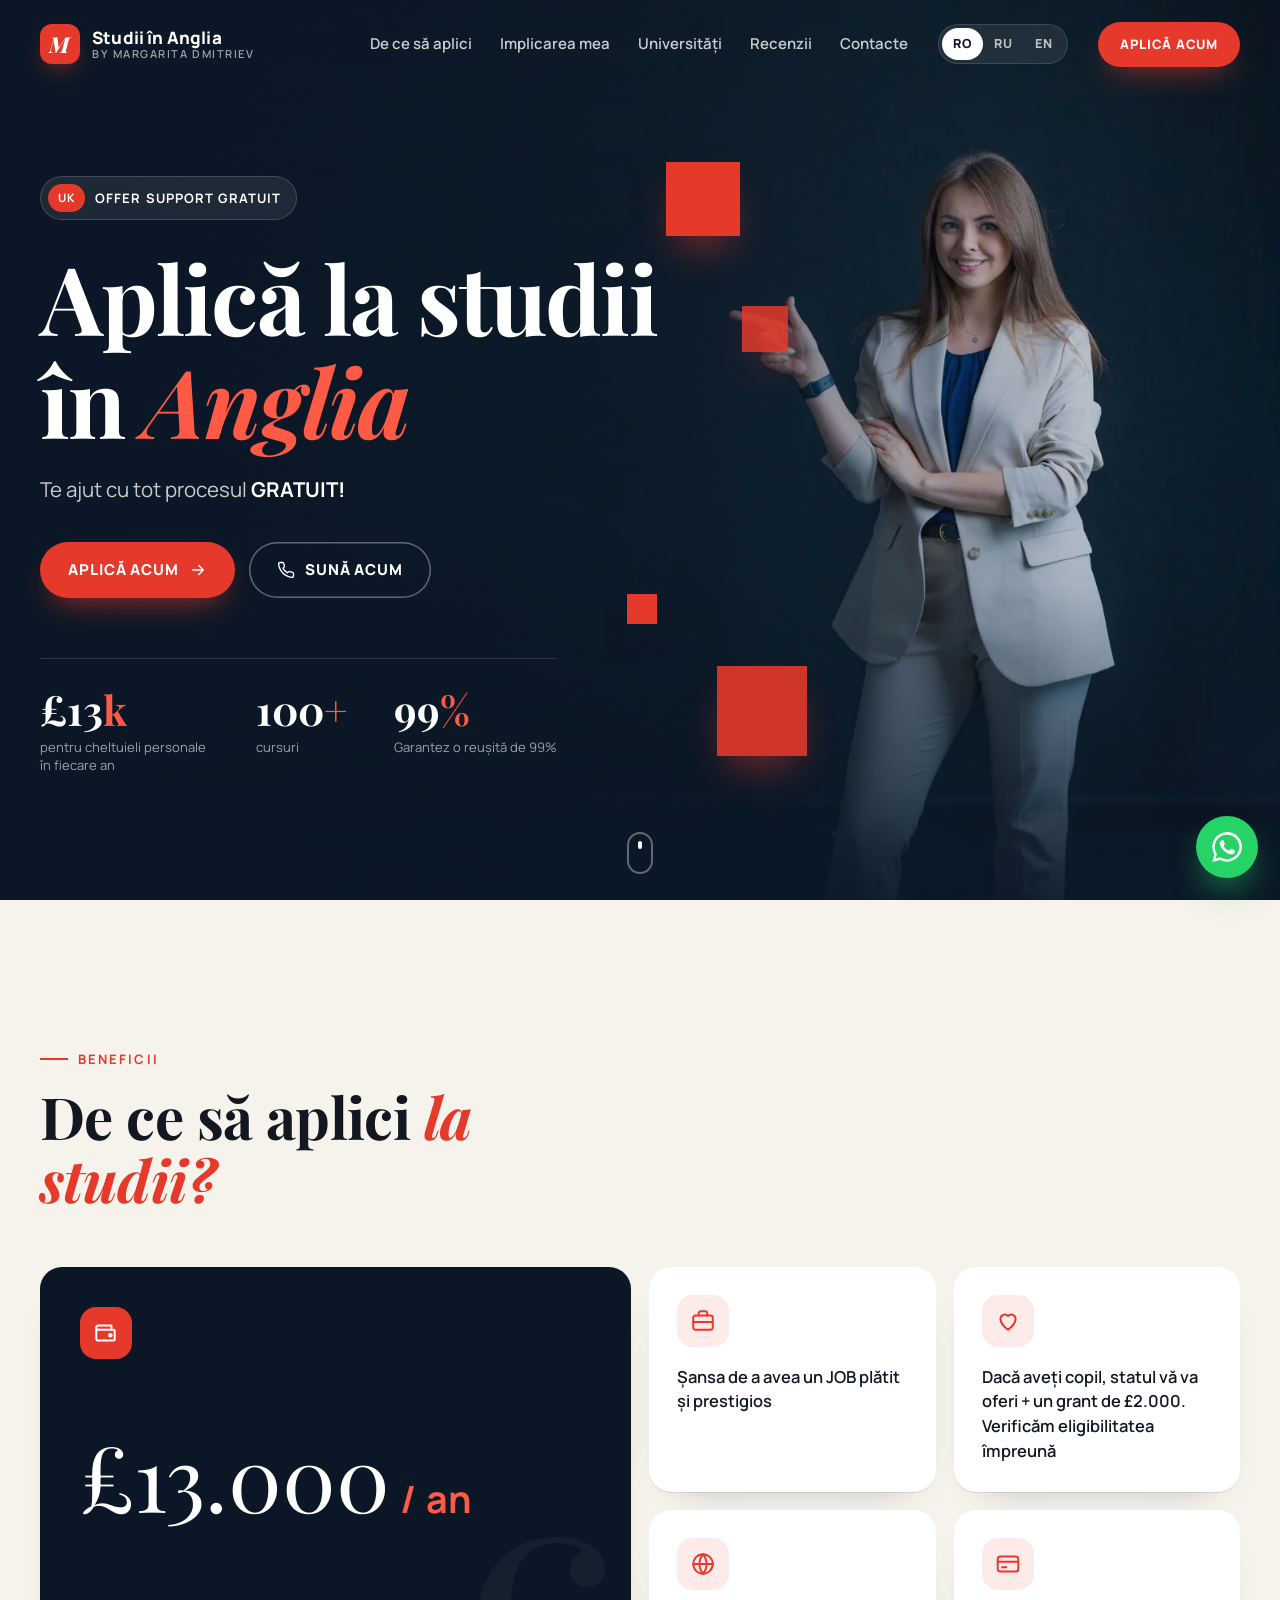
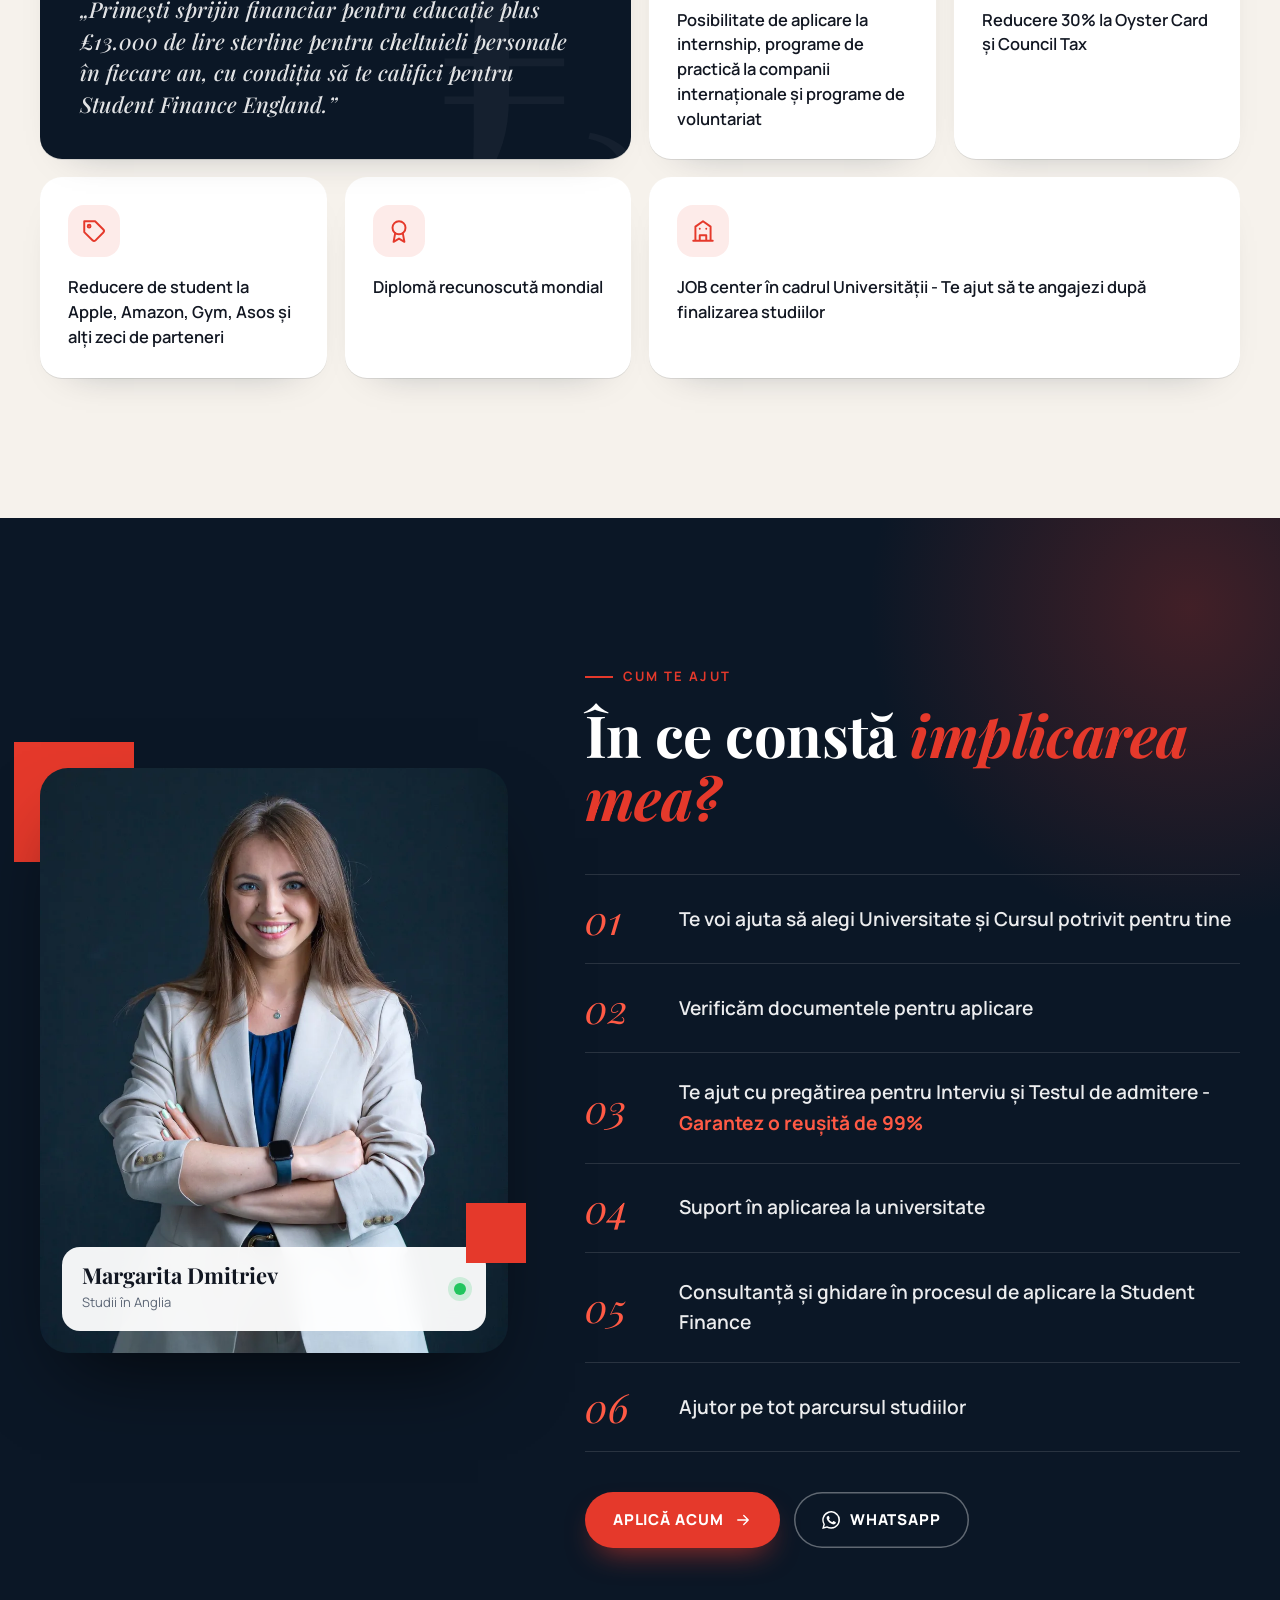
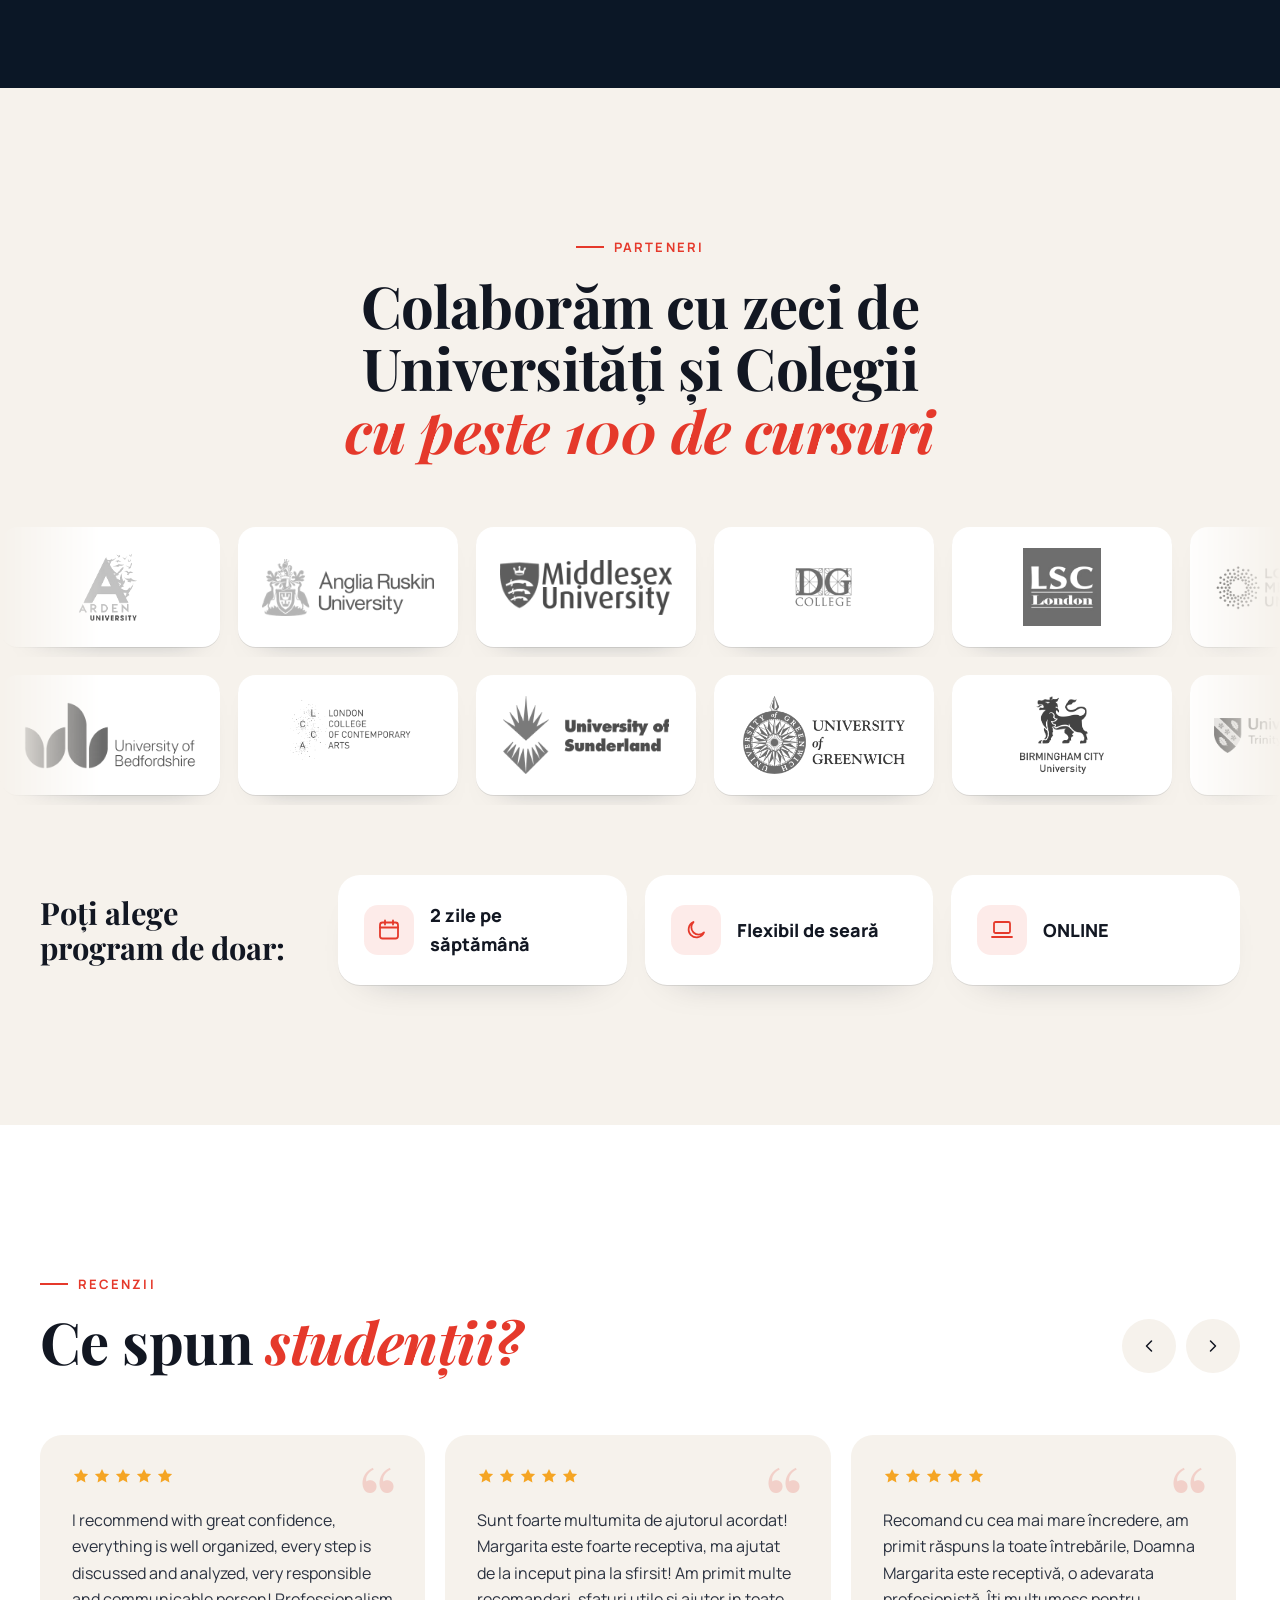
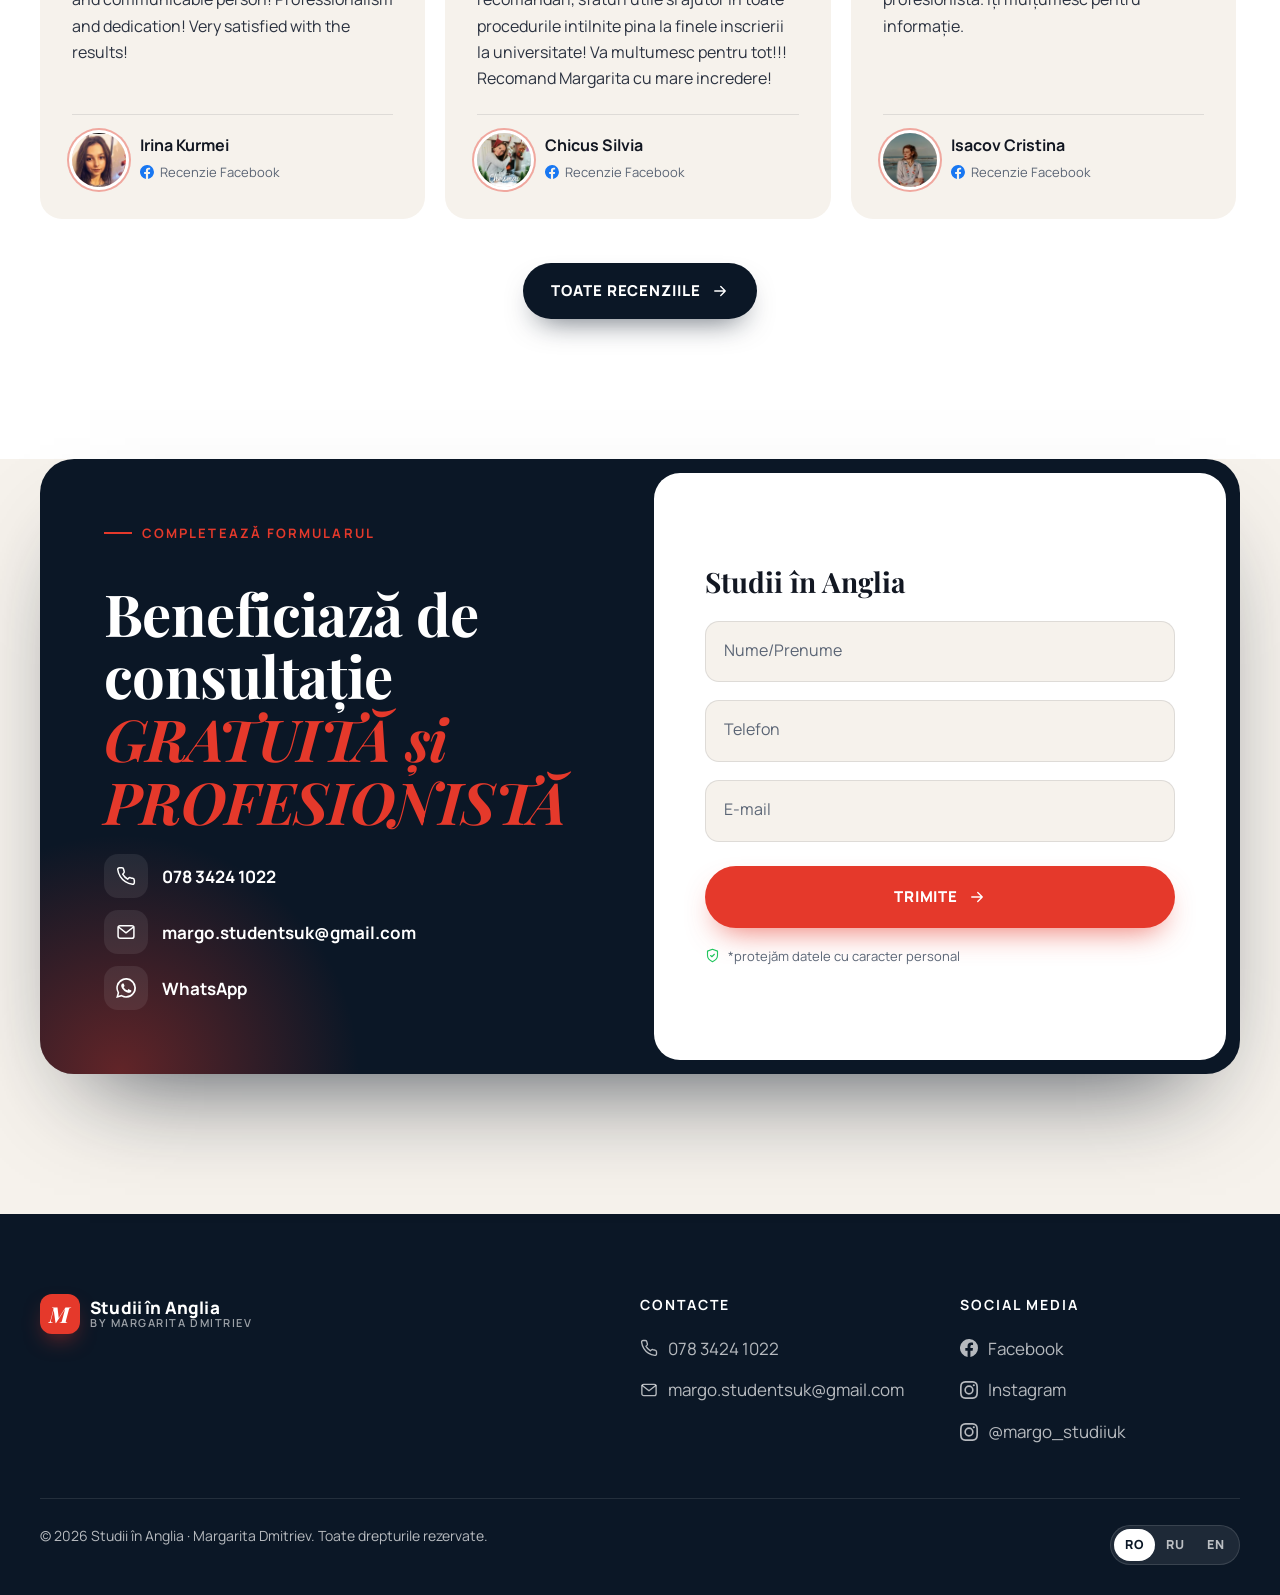
==== commit 60a4fc5d: "Match original Romanian copy verbatim and show photo clearly on mobile Co-Authored-By: Claude Opus 5" ====
--- a/margo-study/index.html
+++ b/margo-study/index.html
@@ -10,12 +10,13 @@
   <meta property="og:type" content="website">
   <meta property="og:title" content="Studii finanțate în Anglia — Aplică acum | Margarita Dmitriev">
   <meta property="og:description" content="Aplică la studii în Anglia cu suport gratuit: alegerea universității, documente, interviu, Student Finance. Primești £13.000 pe an pentru cheltuieli personale.">
-  <meta property="og:image" content="/assets/img/og.jpg">
+  <meta property="og:image" content="https://studii-in-anglia.vercel.app/assets/img/og.jpg">
   <meta property="og:locale" content="ro_RO">
-  <link rel="alternate" hreflang="ro" href="/">
-  <link rel="alternate" hreflang="ru" href="/ru/">
-  <link rel="alternate" hreflang="en" href="/en/">
-  <link rel="alternate" hreflang="x-default" href="/">
+  <link rel="alternate" hreflang="ro" href="https://studii-in-anglia.vercel.app/">
+  <link rel="alternate" hreflang="ru" href="https://studii-in-anglia.vercel.app/ru/">
+  <link rel="alternate" hreflang="en" href="https://studii-in-anglia.vercel.app/en/">
+  <link rel="alternate" hreflang="x-default" href="https://studii-in-anglia.vercel.app/">
+  <link rel="canonical" href="https://studii-in-anglia.vercel.app/">
   <link rel="icon" href="assets/favicon.svg" type="image/svg+xml">
   <link rel="preconnect" href="https://fonts.googleapis.com">
   <link rel="preconnect" href="https://fonts.gstatic.com" crossorigin>
@@ -46,14 +47,14 @@
     <div class="hero__squares" aria-hidden="true"><i></i><i></i><i></i><i></i></div>
     <div class="container">
       <div class="hero__content">
-        <span class="badge reveal"><b>Gratuit</b>Offer support</span>
+        <span class="badge reveal"><b>UK</b>Offer support gratuit</span>
         <h1 class="reveal" style="--d:.1s">Aplică la studii în <em>Anglia</em></h1>
-        <p class="hero__lead reveal" style="--d:.2s">Te ajut cu tot procesul <strong>GRATUIT!</strong> De la alegerea cursului până la oferta de la universitate și Student Finance.</p>
+        <p class="hero__lead reveal" style="--d:.2s">Te ajut cu tot procesul <strong>GRATUIT!</strong></p>
         <div class="hero__actions reveal" style="--d:.3s">
           <a class="btn" href="#contact">Aplică acum <svg viewBox="0 0 24 24" fill="none" stroke="currentColor" stroke-width="1.8" stroke-linecap="round" stroke-linejoin="round" aria-hidden="true"><path d="M5 12h14M13 6l6 6-6 6"/></svg></a>
           <a class="btn btn--ghost" href="tel:+447834241022"><svg viewBox="0 0 24 24" fill="none" stroke="currentColor" stroke-width="1.8" stroke-linecap="round" stroke-linejoin="round" aria-hidden="true"><path d="M22 16.9v3a2 2 0 0 1-2.2 2 19.8 19.8 0 0 1-8.6-3.1 19.5 19.5 0 0 1-6-6A19.8 19.8 0 0 1 2.1 4.2 2 2 0 0 1 4.1 2h3a2 2 0 0 1 2 1.7c.1.9.4 1.8.7 2.7a2 2 0 0 1-.5 2.1L8 9.8a16 16 0 0 0 6 6l1.3-1.3a2 2 0 0 1 2.1-.4c.9.3 1.8.6 2.7.7a2 2 0 0 1 1.7 2z"/></svg> Sună acum</a>
         </div>
-        <div class="stats reveal" style="--d:.4s"><div class="stat"><b>£13<span>k</span></b><small>pe an pentru cheltuieli personale</small></div><div class="stat"><b>100<span>+</span></b><small>de cursuri în zeci de universități</small></div><div class="stat"><b>99<span>%</span></b><small>reușită la interviu și testul de admitere</small></div></div>
+        <div class="stats reveal" style="--d:.4s"><div class="stat"><b>£13<span>k</span></b><small>pentru cheltuieli personale în fiecare an</small></div><div class="stat"><b>100<span>+</span></b><small>cursuri</small></div><div class="stat"><b>99<span>%</span></b><small>Garantez o reușită de 99%</small></div></div>
       </div>
     </div>
     <a class="scroll-cue" href="#beneficii" aria-label="De ce să aplici"></a>
@@ -63,7 +64,7 @@
     <div class="container">
       <div class="section__head">
         <div class="reveal"><span class="eyebrow">Beneficii</span><h2 class="h2">De ce să aplici <em>la studii?</em></h2></div>
-        <p class="reveal" style="--d:.1s">Tot ce câștigi alegând să studiezi în Marea Britanie.</p>
+        
       </div>
       <div class="benefits">
         <article class="benefit benefit--feature reveal">
@@ -83,8 +84,8 @@
         <div class="portrait__img">
           <img src="assets/img/margarita.webp" alt="Margarita Dmitriev" loading="lazy" width="900" height="1350">
           <div class="portrait__card">
-            <div><b>Margarita Dmitriev</b><small>Consultant studii în UK</small></div>
-            <span class="dot" title="Online acum"></span>
+            <div><b>Margarita Dmitriev</b><small>Studii în Anglia</small></div>
+            <span class="dot" title="Online"></span>
           </div>
         </div>
         <span class="portrait__sq portrait__sq--b" aria-hidden="true"></span>
@@ -132,8 +133,8 @@
       <div class="cta__card reveal">
         <div class="cta__info">
           <span class="eyebrow">Completează formularul</span>
-          <h2 class="h2">Beneficiază de consultație <em>gratuită</em></h2>
-          <p>Consultație <strong>GRATUITĂ</strong> și <strong>PROFESIONISTĂ</strong>. Lasă datele tale și te contactez în cel mai scurt timp.</p>
+          <h2 class="h2">Beneficiază de consultație <em>GRATUITĂ și PROFESIONISTĂ</em></h2>
+          
           <div class="cta__contacts">
             <a href="tel:+447834241022"><span><svg viewBox="0 0 24 24" fill="none" stroke="currentColor" stroke-width="1.8" stroke-linecap="round" stroke-linejoin="round" aria-hidden="true"><path d="M22 16.9v3a2 2 0 0 1-2.2 2 19.8 19.8 0 0 1-8.6-3.1 19.5 19.5 0 0 1-6-6A19.8 19.8 0 0 1 2.1 4.2 2 2 0 0 1 4.1 2h3a2 2 0 0 1 2 1.7c.1.9.4 1.8.7 2.7a2 2 0 0 1-.5 2.1L8 9.8a16 16 0 0 0 6 6l1.3-1.3a2 2 0 0 1 2.1-.4c.9.3 1.8.6 2.7.7a2 2 0 0 1 1.7 2z"/></svg></span>078 3424 1022</a>
             <a href="mailto:margo.studentsuk@gmail.com"><span><svg viewBox="0 0 24 24" fill="none" stroke="currentColor" stroke-width="1.8" stroke-linecap="round" stroke-linejoin="round" aria-hidden="true"><rect x="2.5" y="4.5" width="19" height="15" rx="2.5"/><path d="m3 6 9 7 9-7"/></svg></span>margo.studentsuk@gmail.com</a>
@@ -142,7 +143,7 @@
         </div>
         <form class="form" novalidate data-wa="447834241022" data-msg="Bună ziua! Doresc o consultație gratuită pentru studii în Anglia."
               data-l-name="Nume/Prenume" data-l-phone="Telefon" data-l-email="E-mail">
-          <h3>Completează formularul</h3>
+          <h3>Studii în Anglia</h3>
           <div class="field"><input id="f-name" name="name" type="text" autocomplete="name" placeholder=" " required><label for="f-name">Nume/Prenume</label></div>
           <div class="field"><input id="f-phone" name="phone" type="tel" autocomplete="tel" placeholder=" " required><label for="f-phone">Telefon</label></div>
           <div class="field"><input id="f-email" name="email" type="email" autocomplete="email" placeholder=" " required><label for="f-email">E-mail</label></div>
@@ -160,7 +161,7 @@
     <div class="footer__grid">
       <div class="footer__brand">
         <a class="logo" href="./"><span class="logo__mark">M</span><span class="logo__text">Studii în Anglia<small>by Margarita Dmitriev</small></span></a>
-        <p>Consultanță gratuită pentru admiterea la universitățile din Anglia și aplicarea la Student Finance.</p>
+        
       </div>
       <div>
         <h4>Contacte</h4>
--- a/margo-study/assets/style.css
+++ b/margo-study/assets/style.css
@@ -429,8 +429,12 @@
 }
 @media (max-width: 640px) {
   body { font-size: 16px; }
-  .hero { padding: 120px 0 80px; align-items: flex-end; }
-  .hero__bg { background-position: 74% top; }
+  .hero { padding: 0 0 70px; flex-direction: column; align-items: stretch; min-height: 0; }
+  .hero__bg { position: relative; inset: auto; z-index: auto; height: 62svh; min-height: 400px; background-position: 72% 20%; animation: none; transform: none; }
+  .hero::before { display: none; }
+  .hero__bg::after { content: ""; position: absolute; inset: 0; background: linear-gradient(180deg, rgba(11,23,38,.55) 0%, rgba(11,23,38,0) 22%, rgba(11,23,38,0) 60%, var(--navy) 100%); }
+  .hero .container { margin-top: -70px; position: relative; }
+  .hero h1 { margin-top: 18px; }
   .hero__squares { display: none; }
   .hero__actions .btn { flex: 1 1 auto; }
   .stats { grid-template-columns: repeat(3, 1fr); gap: 16px; width: 100%; }
